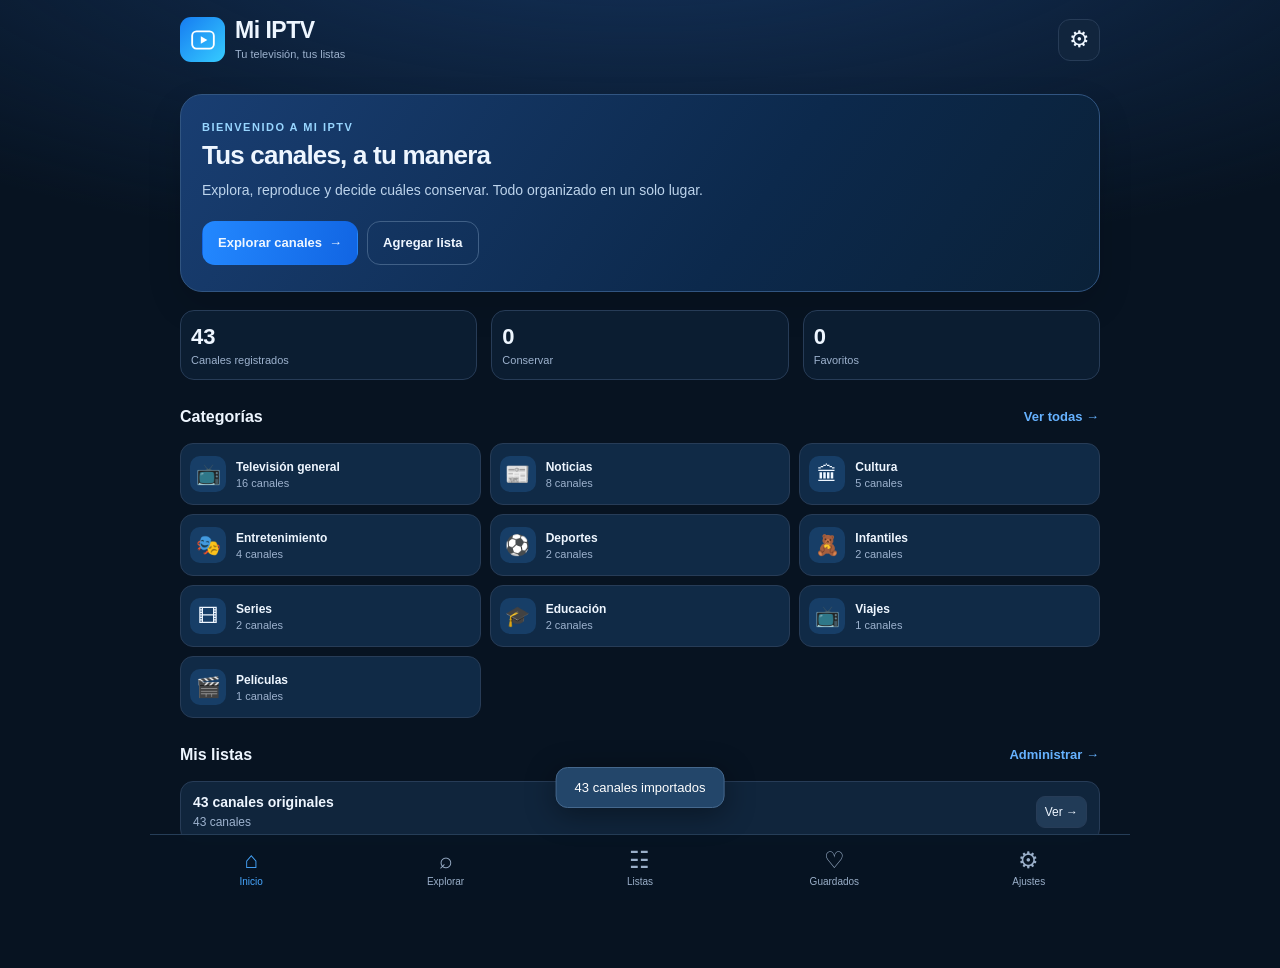
==== index.html @ 46d0614a "Add files via upload" ====
<!doctype html>
<html lang="es">
<head>
  <meta charset="utf-8">
  <meta name="viewport" content="width=device-width, initial-scale=1,viewport-fit=cover">
  <meta name="theme-color" content="#071426">
  <meta name="description" content="Organiza, filtra y reproduce listas IPTV M3U gratuitas en tu iPhone.">
  <meta name="apple-mobile-web-app-capable" content="yes">
  <meta name="apple-mobile-web-app-status-bar-style" content="black-translucent">
  <meta name="apple-mobile-web-app-title" content="Mi IPTV">
  <link rel="apple-touch-icon" href="./icon-192.png">
  <link rel="icon" type="image/png" href="./icon-192.png">
  <link rel="manifest" href="./manifest.webmanifest">
  <link rel="stylesheet" href="./styles.css">
  <title>Mi IPTV · Listas y canales</title>
</head>
<body>
  <div class="shell">
    <header class="topbar">
      <div class="branding"><div class="mark" aria-hidden="true"><svg viewBox="0 0 24 24" width="26" height="26" fill="none"><rect x="2" y="4" width="20" height="16" rx="4" stroke="currentColor" stroke-width="1.7"/><path d="M10 8.5 16 12l-6 3.5Z" fill="currentColor"/></svg></div><div><h1>Mi IPTV</h1><span>Tu televisión, tus listas</span></div></div>
      <button class="iconbtn" id="settingsTop" aria-label="Configuración" title="Configuración">⚙</button>
    </header>
    <main id="main" tabindex="-1">
      <section class="screen active" id="screen-home" aria-label="Inicio">
        <div class="welcome">
          <p class="eyebrow">BIENVENIDO A MI IPTV</p>
          <h2>Tus canales, a tu manera</h2>
          <p>Explora, reproduce y decide cuáles conservar. Todo organizado en un solo lugar.</p>
          <div class="welcome-actions">
            <button class="btn primary" data-go="explore">Explorar canales <span aria-hidden="true">→</span></button>
            <button class="btn outline" data-go="playlists">Agregar lista</button>
          </div>
        </div>
        <div class="stats-grid" id="home-stats" aria-label="Resumen de canales"></div>
        <div class="section-title"><h3>Categorías</h3><button class="linkbtn" data-go="explore">Ver todas →</button></div>
        <div class="category-grid" id="home-categories"></div>
        <div class="section-title"><h3>Mis listas</h3><button class="linkbtn" data-go="playlists">Administrar →</button></div>
        <div id="home-playlists" class="home-playlists"></div>
      </section>

      <section class="screen" id="screen-explore" aria-label="Explorar canales">
        <div class="section-intro"><h2>Explorar canales</h2><p>Busca, reproduce y clasifica cada señal.</p></div>
        <label class="search-wrap" for="searchInput"><span aria-hidden="true">⌕</span><input id="searchInput" type="search" placeholder="Buscar canal, país o categoría" autocomplete="off"><button type="button" class="clear-search" id="clearSearch" aria-label="Limpiar búsqueda">×</button></label>
        <div class="filter-grid">
          <label>Lista<select id="listFilter" aria-label="Filtrar por lista"></select></label>
          <label>País<select id="countryFilter" aria-label="Filtrar por país"></select></label>
          <label>Categoría<select id="categoryFilter" aria-label="Filtrar por categoría"></select></label>
        </div>
        <div class="pills" id="decisionFilters" role="group" aria-label="Estado de selección">
          <button type="button" class="pill selected" data-choice="all">Todos</button>
          <button type="button" class="pill" data-choice="pending">Pendientes</button>
          <button type="button" class="pill" data-choice="keep">Conservar</button>
          <button type="button" class="pill" data-choice="remove">Quitar</button>
          <button type="button" class="pill" data-choice="favorite">Favoritos</button>
        </div>
        <div class="resultbar"><p id="resultCount" aria-live="polite">Cargando canales…</p><button id="resetExploreFilters" class="linkbtn">Limpiar filtros</button></div>
        <div class="channel-list" id="channelsList"></div>
        <div class="pagination" id="pagination"></div>
      </section>

      <section class="screen" id="screen-playlists" aria-label="Administración de listas">
        <div class="section-intro"><h2>Mis listas M3U</h2><p>Importa archivos locales o intenta cargar una dirección web.</p></div>
        <div class="panel">
          <h3>Agregar una lista</h3>
          <div class="add-tabs"><button id="tab-file" class="addtab selected" data-type="file">Desde Archivos</button><button id="tab-url" class="addtab" data-type="url">Desde URL</button></div>
          <form id="formFile" class="add-form">
            <label class="formlabel" for="fileName">Nombre de la lista (opcional)</label>
            <input id="fileName" type="text" placeholder="Ej. Mis canales de México" maxlength="100">
            <label class="file-picker" for="playlistFile"><span aria-hidden="true">↥</span><span><strong>Seleccionar archivo M3U</strong><small>.m3u o .m3u8 desde Archivos</small></span></label>
            <input id="playlistFile" type="file" accept=".m3u,.m3u8,application/vnd.apple.mpegurl,text/plain" hidden>
            <p id="chosenFile" class="helptext">Aún no has elegido un archivo.</p>
            <button class="btn primary full" type="submit">Importar archivo</button>
          </form>
          <form id="formUrl" class="add-form hidden">
            <label class="formlabel" for="urlName">Nombre de la lista (opcional)</label><input id="urlName" type="text" placeholder="Ej. IPTV-org español" maxlength="100">
            <label class="formlabel" for="playlistUrl">Dirección M3U (HTTPS)</label>
            <input id="playlistUrl" type="url" placeholder="https://…/canales.m3u" inputmode="url" required>
            <button class="btn primary full" type="submit">Cargar dirección</button>
            <p class="helptext">Algunos servidores bloquean la lectura desde aplicaciones web (CORS). Si ocurre, descarga el archivo M3U e impórtalo desde Archivos.</p>
          </form>
        </div>
        <div class="panel" aria-label="Catálogo IPTV-org">
          <h3>Catálogo público en español</h3>
          <p class="muted">Puedes importar los canales en español publicados por IPTV-org. Esta descarga necesita Internet y que el servidor permita la lectura desde Safari.</p>
          <button class="btn outline full" id="quickSpanish">Cargar canales en español de IPTV-org</button>
          <p class="helptext">Si Safari bloquea la descarga, conserva los 43 canales incluidos o importa el archivo <code>spa.m3u</code> desde Archivos. No se ha comprobado la reproducción de cada señal.</p>
        </div>
        <div class="section-title"><h3>Listas guardadas</h3><span class="muted" id="playlistCount">0 listas</span></div>
        <div id="savedPlaylists" class="saved-lists"></div>
      </section>

      <section class="screen" id="screen-saved" aria-label="Mis selecciones">
        <div class="section-intro"><h2>Mis selecciones</h2><p>Canales que quieres conservar, quitar o marcar como favoritos.</p></div>
        <div class="stats-grid" id="saved-stats"></div>
        <div class="pills" role="group" aria-label="Selección visible">
          <button class="pill selected" data-saved="keep">Conservar</button><button class="pill" data-saved="favorite">Favoritos</button><button class="pill" data-saved="remove">Quitar</button><button class="pill" data-saved="pending">Pendientes</button>
        </div>
        <div class="action-row"><button class="btn outline" id="exportKept">Exportar conservados M3U</button><button class="btn outline" id="exportFavorites">Exportar favoritos M3U</button></div>
        <p class="muted summary" id="savedDescription"></p>
        <div id="savedChannels" class="channel-list"></div>
        <div class="pagination" id="savedPagination"></div>
      </section>

      <section class="screen" id="screen-settings" aria-label="Ajustes">
        <div class="section-intro"><h2>Configuración</h2><p>Privacidad, compatibilidad y copia de seguridad.</p></div>
        <div class="panel"><h3>Compatibilidad con iPhone</h3><p class="muted">Mi IPTV reproduce señales compatibles con el video nativo de Safari, especialmente HLS (.m3u8). No reproduce automáticamente transmisiones con DRM, restricciones de región o formatos no admitidos.</p><p class="muted">La interfaz puede funcionar sin conexión una vez instalada, pero la televisión en directo requiere Internet. Los 43 canales incluidos tienen categorías orientativas sugeridas; no se ha verificado individualmente su reproducción.</p></div>
        <div class="panel"><h3>Copias de seguridad</h3><p class="muted">Las listas y tus decisiones se guardan localmente en este navegador. Exporta una copia si vas a cambiar de teléfono o borrar datos de Safari.</p><div class="stack"><button class="btn outline" id="backupBtn">Descargar copia de seguridad (.json)</button><label class="btn outline file-btn" for="restoreFile">Restaurar copia (.json)</label><input type="file" id="restoreFile" accept="application/json,.json" hidden></div></div>
        <div class="panel"><h3>Instalar en la pantalla de inicio</h3><p class="muted">Una vez publicada en HTTPS, ábrela en Safari, pulsa Compartir y elige «Añadir a pantalla de inicio».</p><p class="helptext" id="installStatus"></p></div>
        <div class="panel danger-panel"><h3>Eliminar datos locales</h3><p class="muted">Esta acción borra las listas importadas, las selecciones y los favoritos almacenados en este navegador.</p><button class="btn danger" id="deleteAll">Borrar mis datos</button></div>
      </section>
    </main>
    <nav class="bottom-nav" aria-label="Navegación principal">
      <button data-nav="home" class="active"><span class="nav-symbol">⌂</span><span>Inicio</span></button>
      <button data-nav="explore"><span class="nav-symbol">⌕</span><span>Explorar</span></button>
      <button data-nav="playlists"><span class="nav-symbol">☷</span><span>Listas</span></button>
      <button data-nav="saved"><span class="nav-symbol">♡</span><span>Guardados</span></button>
      <button data-nav="settings"><span class="nav-symbol">⚙</span><span>Ajustes</span></button>
    </nav>
  </div>

  <div id="playerBackdrop" class="modal-backdrop hidden" role="presentation"></div>
  <section id="playerModal" class="player-modal hidden" role="dialog" aria-modal="true" aria-labelledby="playerTitle">
    <div class="player-head"><div><h2 id="playerTitle">Canal</h2><p id="playerSubtitle">Transmisión en directo</p></div><button id="closePlayer" class="iconbtn" aria-label="Cerrar reproductor">×</button></div>
    <div class="player-box"><video id="video" controls playsinline webkit-playsinline preload="none"></video><div id="playStatus" class="play-status hidden" role="status"></div></div>
    <div class="player-controls"><button id="previousChannel" class="btn outline">← Anterior</button><button id="nextChannel" class="btn outline">Siguiente →</button></div>
    <div class="player-controls"><button id="playerFavorite" class="btn outline">♡ Favorito</button><button id="playerKeep" class="btn outline">✓ Conservar</button><button id="playerRemove" class="btn outline">× Quitar</button></div>
    <div class="player-foot"><button id="copyStream" class="linkbtn">Copiar dirección de transmisión</button></div>
  </section>
  <div class="toast hidden" role="status" id="toast"></div>
  <script src="./demo.js"></script>
  <script src="./app.js" defer></script>
</body>
</html>
---- styles.css ----
:root{color-scheme:dark;--bg:#071321;--panel:#11253d;--panel2:#0b1d31;--line:#273c57;--text:#eef6ff;--muted:#9db2ce;--blue:#2388ff;--blue2:#1074ea;--success:#38bf87;--danger:#ff6b82;--gold:#ffbd63}*{box-sizing:border-box}html{font-family:-apple-system,BlinkMacSystemFont,'Segoe UI',Roboto,Arial,sans-serif;background:var(--bg);scroll-behavior:smooth}body{margin:0;min-height:100dvh;background:radial-gradient(ellipse 100% 450px at 50% -10%,#14335d 0%,transparent 80%),var(--bg);color:var(--text)}button,input,select{font:inherit}button{cursor:pointer}button:disabled{cursor:not-allowed;opacity:.45}.shell{max-width:980px;margin:auto;min-height:100dvh;padding-bottom:92px}.topbar{padding:17px 18px 10px;display:flex;align-items:center;justify-content:space-between;gap:12px}.branding{display:flex;align-items:center;gap:10px}.mark{background:linear-gradient(135deg,#167cf1,#36ccff);border-radius:11px;width:45px;height:45px;display:grid;place-items:center;color:white}.branding h1{font-size:23px;margin:0;font-weight:800;letter-spacing:-.5px}.branding span{font-size:11px;color:var(--muted)}.iconbtn{border:1px solid var(--line);background:var(--panel);color:var(--text);width:42px;height:42px;border-radius:12px;font-size:23px}.screen{display:none;padding:10px 17px 26px}.screen.active{display:block}.welcome{border:1px solid #315581;border-radius:22px;background:linear-gradient(125deg,#193e72,#0c294c 62%,#0a2138);padding:26px 21px;margin:7px 0 18px;box-shadow:0 14px 34px #0002}.welcome .eyebrow{color:#98d6ff;font-size:11px;font-weight:800;letter-spacing:1.5px;margin:0 0 8px}.welcome h2{font-size:26px;line-height:1.15;letter-spacing:-.8px;margin:0 0 9px}.welcome p:not(.eyebrow){font-size:14px;line-height:1.5;color:#bdd4ec;margin:0}.welcome-actions{display:flex;gap:9px;flex-wrap:wrap;margin-top:20px}.btn{border:1px solid transparent;border-radius:13px;padding:12px 15px;font-size:13px;font-weight:750;color:var(--text);background:#213e60;display:inline-flex;align-items:center;justify-content:center;gap:7px;min-height:44px}.btn.primary{background:linear-gradient(100deg,var(--blue),#1165e3)}.btn.outline{border-color:#406087;background:transparent}.btn.danger{background:#682a3b;color:#ffe6e8;border-color:#a0455b}.btn.full{width:100%}.stats-grid{display:grid;grid-template-columns:repeat(3,minmax(0,1fr));gap:9px;margin:14px 0}.stat{background:var(--panel2);border:1px solid var(--line);border-radius:14px;padding:13px 10px}.stat strong{display:block;font-size:22px;line-height:1.15;font-weight:800;font-variant-numeric:tabular-nums}.stat span{font-size:11px;color:var(--muted);display:block;margin-top:5px}.section-title{display:flex;align-items:center;justify-content:space-between;margin:22px 0 12px;gap:10px}.section-title h3,.panel h3{margin:0;font-size:16px}.linkbtn{border:0;background:none;color:#66b2ff;text-decoration:none;padding:7px 1px;font-weight:700;font-size:13px}.category-grid{display:grid;grid-template-columns:repeat(2,minmax(0,1fr));gap:9px}.category-tile{display:flex;align-items:center;gap:10px;text-align:left;border:1px solid var(--line);border-radius:13px;background:#102a46;color:var(--text);padding:12px 9px;min-width:0}.category-tile .glyph{font-size:20px;border-radius:10px;width:36px;min-width:36px;height:36px;background:#173e67;display:grid;place-items:center}.category-tile b{font-size:12px;display:block;white-space:nowrap;overflow:hidden;text-overflow:ellipsis}.category-tile small{font-size:11px;color:var(--muted);display:block;margin-top:3px}.home-playlists,.saved-lists{display:grid;gap:9px}.playlist-row{display:flex;align-items:center;justify-content:space-between;background:#10253c;border:1px solid var(--line);border-radius:13px;padding:12px;gap:9px}.playlist-row h4{margin:0 0 5px;font-size:14px}.playlist-row p{margin:0;color:var(--muted);font-size:12px}.playlist-row-actions{display:flex;gap:8px}.smallbtn{border:1px solid var(--line);color:var(--text);background:#213b57;border-radius:9px;padding:8px;font-size:12px;min-width:36px}.smallbtn.red{color:#ffbdc8}.section-intro{margin:12px 0 19px}.section-intro h2{margin:0 0 5px;font-size:23px;letter-spacing:-.5px}.section-intro p,.muted{margin:0;color:var(--muted);font-size:13px;line-height:1.5}.search-wrap{display:flex;align-items:center;border:1px solid var(--line);background:#112840;border-radius:13px;padding:2px 9px;gap:7px}.search-wrap span{font-size:24px;color:var(--muted)}.search-wrap input{border:0;background:transparent;min-width:0;flex:1;color:var(--text);outline:0;padding:12px 3px;font-size:14px}.clear-search{border:0;background:none;color:var(--muted);font-size:22px}.filter-grid{display:grid;grid-template-columns:repeat(3,minmax(0,1fr));gap:7px;margin-top:12px}.filter-grid label{color:var(--muted);font-size:11px;min-width:0}.filter-grid select{margin-top:5px;display:block;width:100%;min-width:0;border:1px solid var(--line);border-radius:9px;background:#18314e;color:var(--text);padding:10px 5px;font-size:12px}.pills{display:flex;gap:7px;overflow-x:auto;padding:15px 0 5px;scrollbar-width:none}.pill{border:1px solid #315173;background:#142d48;color:#c1d2e6;border-radius:99px;padding:8px 12px;white-space:nowrap;font-size:12px}.pill.selected{background:var(--blue2);color:white;border-color:var(--blue2)}.resultbar{display:flex;justify-content:space-between;align-items:center;gap:10px;margin:9px 0}.resultbar p{margin:0;font-size:12px;color:var(--muted)}.channel-list{display:grid;gap:8px}.channel-card{border:1px solid var(--line);background:linear-gradient(125deg,#122b46,#0f2239);border-radius:14px;padding:11px}.channel-first{display:flex;align-items:center;gap:10px;min-width:0}.channel-logo{width:45px;height:45px;min-width:45px;background:#fff;border-radius:11px;object-fit:contain;padding:4px}.channel-logo.fake{display:grid;place-items:center;color:#f1f7ff;background:linear-gradient(135deg,#14519b,#127ed0);font-weight:800;font-size:17px}.channel-name{font-size:14px;font-weight:760;line-height:1.35;overflow-wrap:anywhere}.channel-info{font-size:11px;color:var(--muted);margin-top:5px;overflow-wrap:anywhere}.channel-first .playbtn{margin-left:auto;flex-shrink:0;background:#1678e3;color:white;border:0;border-radius:11px;padding:10px 11px;font-size:13px}.channel-actions{display:flex;gap:7px;margin-top:12px}.choicebtn{flex:1;border:1px solid #31516c;color:#b8cce1;background:#18334f;border-radius:10px;min-height:37px;font-size:12px;font-weight:750}.choicebtn.keep.active{background:#146849;color:#c7ffe8;border-color:#26946b}.choicebtn.remove.active{background:#683243;color:#ffe0e7;border-color:#ad4c66}.choicebtn.favorite{flex:0 0 42px;font-size:18px}.choicebtn.favorite.active{color:#ff8b9e;border-color:#a64b61;background:#502d40}.pagination{display:flex;align-items:center;justify-content:center;flex-wrap:wrap;gap:10px;padding:17px 0}.pagination span{font-size:12px;color:var(--muted)}.pagination button{background:var(--panel);border:1px solid var(--line);color:var(--text);border-radius:9px;padding:10px 12px}.panel{border:1px solid var(--line);border-radius:17px;background:#10253d;padding:16px;margin:14px 0}.panel p{margin:10px 0}.add-tabs{display:flex;border:1px solid var(--line);border-radius:10px;padding:4px;background:#0b1a2d;margin:14px 0}.addtab{flex:1;border:0;border-radius:7px;padding:11px;background:transparent;color:var(--muted);font-weight:700;font-size:12px}.addtab.selected{background:#166fe3;color:#fff}.add-form{display:grid;gap:9px}.add-form.hidden,.hidden{display:none!important}.formlabel{color:#c1d3e8;font-size:12px;font-weight:700}.add-form input[type=text],.add-form input[type=url]{background:#071a2d;color:var(--text);border:1px solid var(--line);border-radius:10px;padding:12px;width:100%;outline:none;min-width:0}.file-picker{display:flex;gap:13px;padding:16px;border:1px dashed #5798d7;border-radius:12px;align-items:center;background:#0b2b4b;color:#cdeaff}.file-picker>span:first-child{font-size:27px}.file-picker strong,.file-picker small{display:block}.file-picker small{font-size:11px;color:var(--muted);margin-top:3px}.helptext{font-size:12px;color:var(--muted);line-height:1.5;margin:5px 0 10px}.action-row,.stack{display:flex;gap:8px;flex-wrap:wrap}.action-row .btn{flex:1}.summary{padding:9px 0 13px}.file-btn{display:inline-flex}.danger-panel{border-color:#61334c}.bottom-nav{max-width:980px;position:fixed;bottom:0;left:50%;transform:translateX(-50%);width:100%;display:flex;justify-content:space-around;align-items:center;border-top:1px solid #263e58;background:rgba(7,20,35,.96);backdrop-filter:blur(12px);padding:10px 4px calc(10px + env(safe-area-inset-bottom));z-index:10}.bottom-nav button{display:grid;place-items:center;gap:4px;color:#9aafc9;background:none;border:0;min-width:60px;padding:3px 0;font-size:10px}.bottom-nav button.active{color:#47a7ff}.nav-symbol{font-size:23px;line-height:24px}.modal-backdrop{position:fixed;inset:0;background:#010812d9;z-index:19}.player-modal{position:fixed;bottom:0;left:50%;transform:translateX(-50%);width:100%;max-width:980px;max-height:93dvh;overflow-y:auto;background:#0c2037;border-radius:22px 22px 0 0;border:1px solid #345377;z-index:20;padding:17px 14px calc(22px + env(safe-area-inset-bottom));box-shadow:0 -12px 45px #0008}.player-head{display:flex;justify-content:space-between;gap:12px;align-items:center;margin-bottom:14px}.player-head h2{font-size:18px;margin:0 0 6px}.player-head p{margin:0;font-size:12px;color:var(--muted)}.player-box{width:100%;position:relative;aspect-ratio:16/9;background:#000;border-radius:12px;overflow:hidden}.player-box video{display:block;width:100%;height:100%;background:#000}.play-status{position:absolute;bottom:9px;left:9px;right:9px;padding:9px;background:#131e31df;border-radius:7px;font-size:12px;color:#fff}.player-controls{display:flex;gap:8px;margin-top:12px}.player-controls .btn{flex:1;padding:11px 5px}.player-foot{margin-top:8px;text-align:center}.toast{position:fixed;z-index:40;left:50%;bottom:92px;transform:translateX(-50%);width:max-content;max-width:calc(100% - 30px);border:1px solid #45688d;border-radius:12px;color:white;background:#23466a;padding:12px 18px;font-size:13px;box-shadow:0 6px 30px #0006}.empty{border:1px dashed #385573;background:#0d2238;border-radius:12px;text-align:center;padding:26px 13px;color:var(--muted);font-size:13px;line-height:1.6}.empty strong{color:var(--text);display:block;margin-bottom:5px}.kbd{font-family:monospace;color:#b7d9ff}@media(min-width:760px){.screen{padding:15px 30px 34px}.topbar{padding-left:30px;padding-right:30px}.category-grid{grid-template-columns:repeat(3,minmax(0,1fr))}.channel-list{grid-template-columns:repeat(2,minmax(0,1fr))}.stats-grid{gap:14px}.player-modal{max-width:670px}}
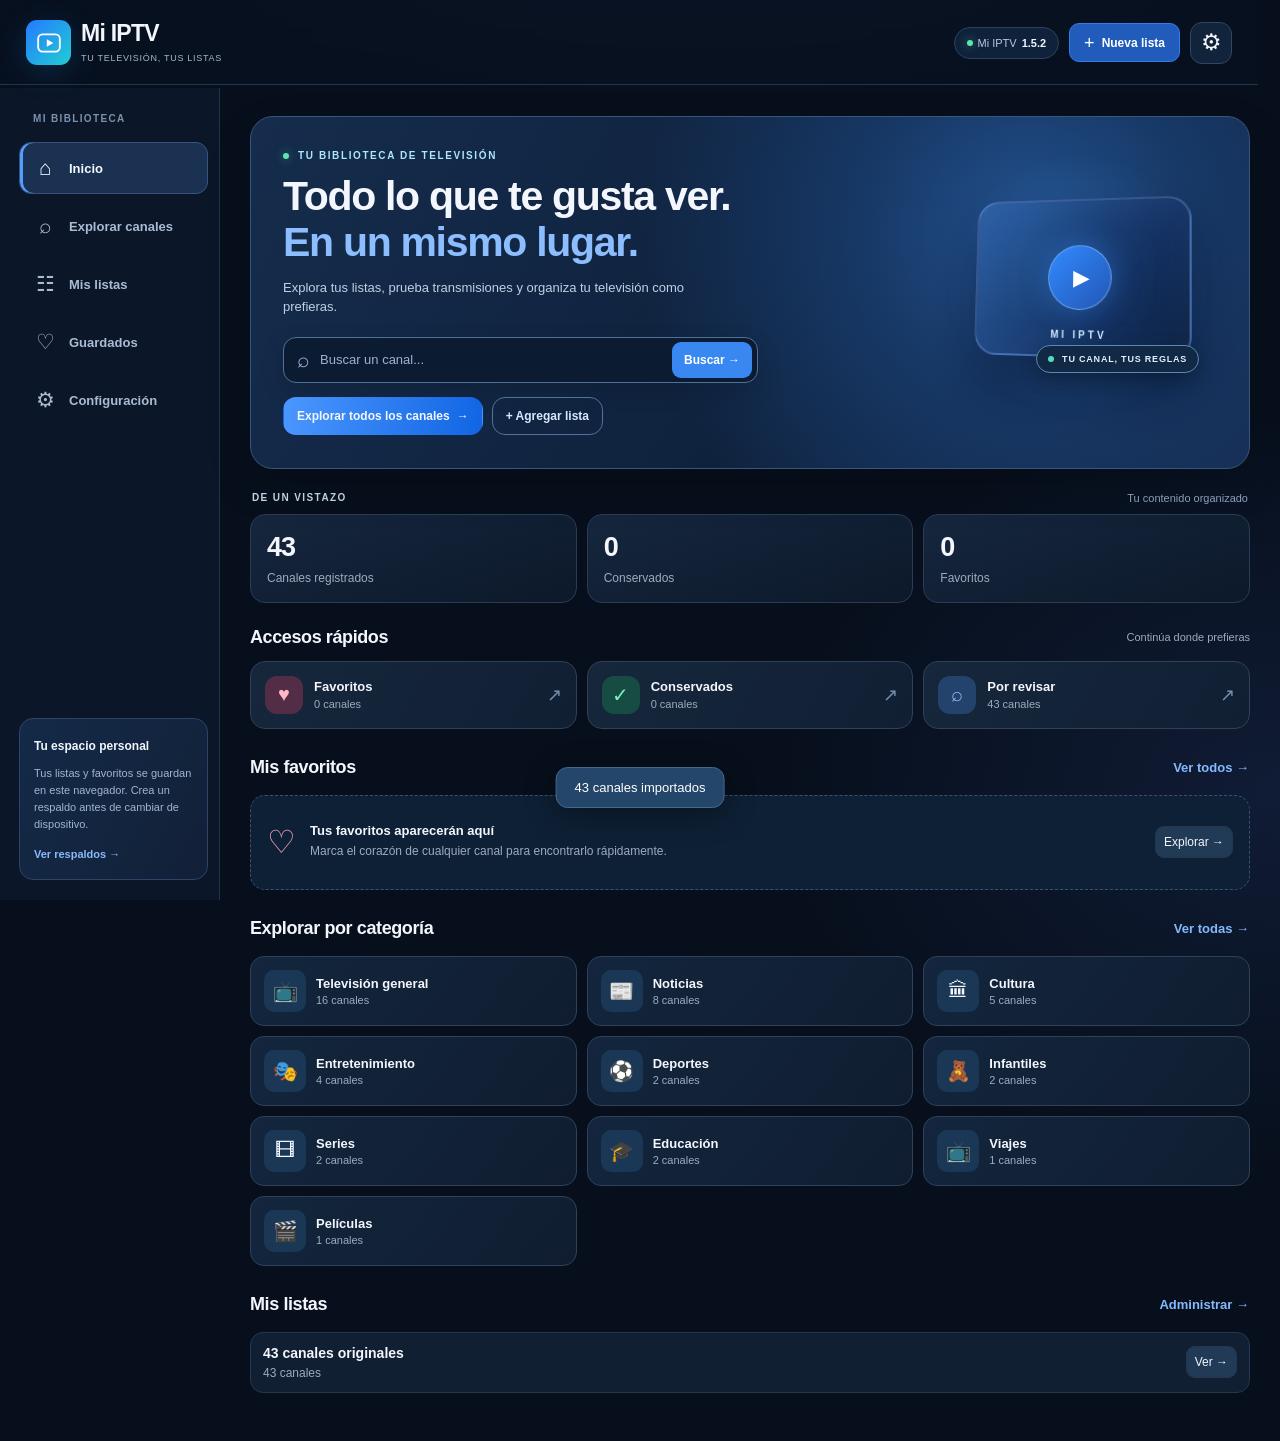
==== commit 80f281b8: "Add files via upload" ====
--- a/index.html
+++ b/index.html
@@ -3,7 +3,7 @@
 <head>
   <meta charset="utf-8">
   <meta name="viewport" content="width=device-width, initial-scale=1,viewport-fit=cover">
-  <meta name="theme-color" content="#071426">
+  <meta name="theme-color" content="#071525">
   <meta name="description" content="Organiza, filtra y reproduce listas IPTV M3U gratuitas en tu iPhone.">
   <meta name="apple-mobile-web-app-capable" content="yes">
   <meta name="apple-mobile-web-app-status-bar-style" content="black-translucent">
@@ -11,28 +11,56 @@
   <link rel="apple-touch-icon" href="./icon-192.png">
   <link rel="icon" type="image/png" href="./icon-192.png">
   <link rel="manifest" href="./manifest.webmanifest">
-  <link rel="stylesheet" href="./styles.css">
-  <title>Mi IPTV · Listas y canales</title>
+  <link rel="stylesheet" href="./styles.css?v=1.5.2">
+  <title>Mi IPTV V1.5.2 · Inicio renovado</title>
 </head>
 <body>
   <div class="shell">
     <header class="topbar">
       <div class="branding"><div class="mark" aria-hidden="true"><svg viewBox="0 0 24 24" width="26" height="26" fill="none"><rect x="2" y="4" width="20" height="16" rx="4" stroke="currentColor" stroke-width="1.7"/><path d="M10 8.5 16 12l-6 3.5Z" fill="currentColor"/></svg></div><div><h1>Mi IPTV</h1><span>Tu televisión, tus listas</span></div></div>
-      <button class="iconbtn" id="settingsTop" aria-label="Configuración" title="Configuración">⚙</button>
+      <div class="header-tools">
+        <span class="version-pill"><span class="version-dot" aria-hidden="true"></span> Mi IPTV <strong>1.5.2</strong></span>
+        <button class="header-add" data-go="playlists" type="button"><span aria-hidden="true">+</span> Nueva lista</button>
+        <button class="iconbtn" id="settingsTop" aria-label="Configuración" title="Configuración">⚙</button>
+      </div>
     </header>
+    <aside class="desktop-sidebar" aria-label="Navegación lateral">
+      <p class="sidebar-caption">MI BIBLIOTECA</p>
+      <nav class="side-menu" aria-label="Secciones principales">
+        <button type="button" data-nav="home" class="active"><span aria-hidden="true">⌂</span> Inicio</button>
+        <button type="button" data-nav="explore"><span aria-hidden="true">⌕</span> Explorar canales</button>
+        <button type="button" data-nav="playlists"><span aria-hidden="true">☷</span> Mis listas</button>
+        <button type="button" data-nav="saved"><span aria-hidden="true">♡</span> Guardados</button>
+        <button type="button" data-nav="settings"><span aria-hidden="true">⚙</span> Configuración</button>
+      </nav>
+      <div class="sidebar-note"><strong>Tu espacio personal</strong><p>Tus listas y favoritos se guardan en este navegador. Crea un respaldo antes de cambiar de dispositivo.</p><button type="button" data-go="settings">Ver respaldos →</button></div>
+    </aside>
     <main id="main" tabindex="-1">
       <section class="screen active" id="screen-home" aria-label="Inicio">
         <div class="welcome">
-          <p class="eyebrow">BIENVENIDO A MI IPTV</p>
-          <h2>Tus canales, a tu manera</h2>
-          <p>Explora, reproduce y decide cuáles conservar. Todo organizado en un solo lugar.</p>
-          <div class="welcome-actions">
-            <button class="btn primary" data-go="explore">Explorar canales <span aria-hidden="true">→</span></button>
-            <button class="btn outline" data-go="playlists">Agregar lista</button>
+          <div class="welcome-copy">
+            <p class="eyebrow"><span class="status-dot" aria-hidden="true"></span> TU BIBLIOTECA DE TELEVISIÓN</p>
+            <h2>Todo lo que te gusta ver.<br><span>En un mismo lugar.</span></h2>
+            <p>Explora tus listas, prueba transmisiones y organiza tu televisión como prefieras.</p>
+            <div class="hero-search"><span aria-hidden="true">⌕</span><input id="homeSearch" type="search" placeholder="Buscar un canal..." autocomplete="off" aria-label="Buscar canales desde inicio"><button id="homeSearchGo" type="button">Buscar →</button></div>
+            <div class="welcome-actions">
+              <button class="btn primary" data-go="explore">Explorar todos los canales <span aria-hidden="true">→</span></button>
+              <button class="btn hero-secondary" data-go="playlists">+ Agregar lista</button>
+            </div>
           </div>
+          <div class="hero-art" aria-hidden="true"><div class="hero-glow"></div><div class="hero-tv"><div class="hero-play">▶</div><span>MI IPTV</span></div><div class="hero-live"><span></span> TU CANAL, TUS REGLAS</div></div>
         </div>
+        <div class="home-section-label"><span>DE UN VISTAZO</span><span>Tu contenido organizado</span></div>
         <div class="stats-grid" id="home-stats" aria-label="Resumen de canales"></div>
-        <div class="section-title"><h3>Categorías</h3><button class="linkbtn" data-go="explore">Ver todas →</button></div>
+        <div class="section-title"><h3>Accesos rápidos</h3><span class="section-subtitle">Continúa donde prefieras</span></div>
+        <div class="quick-grid">
+          <button class="quick-tile" data-home-shortcut="favorite" type="button"><span class="quick-icon qi-pink">♥</span><span><strong>Favoritos</strong><small id="quickFavoriteCount">Tus canales preferidos</small></span><span class="quick-arrow">↗</span></button>
+          <button class="quick-tile" data-home-shortcut="keep" type="button"><span class="quick-icon qi-green">✓</span><span><strong>Conservados</strong><small id="quickKeepCount">Tu selección</small></span><span class="quick-arrow">↗</span></button>
+          <button class="quick-tile" data-home-shortcut="pending" type="button"><span class="quick-icon qi-blue">⌕</span><span><strong>Por revisar</strong><small id="quickPendingCount">Canales pendientes</small></span><span class="quick-arrow">↗</span></button>
+        </div>
+        <div class="section-title"><h3>Mis favoritos</h3><button class="linkbtn" data-home-shortcut="favorite">Ver todos →</button></div>
+        <div id="home-favorites" class="home-favorites"></div>
+        <div class="section-title"><h3>Explorar por categoría</h3><button class="linkbtn" data-go="explore">Ver todas →</button></div>
         <div class="category-grid" id="home-categories"></div>
         <div class="section-title"><h3>Mis listas</h3><button class="linkbtn" data-go="playlists">Administrar →</button></div>
         <div id="home-playlists" class="home-playlists"></div>
@@ -54,6 +82,7 @@
           <button type="button" class="pill" data-choice="favorite">Favoritos</button>
         </div>
         <div class="resultbar"><p id="resultCount" aria-live="polite">Cargando canales…</p><button id="resetExploreFilters" class="linkbtn">Limpiar filtros</button></div>
+        <label class="visibility-switch"><input id="showHidden" type="checkbox"> Mostrar canales ocultos</label>
         <div class="channel-list" id="channelsList"></div>
         <div class="pagination" id="pagination"></div>
       </section>
@@ -79,11 +108,20 @@
             <p class="helptext">Algunos servidores bloquean la lectura desde aplicaciones web (CORS). Si ocurre, descarga el archivo M3U e impórtalo desde Archivos.</p>
           </form>
         </div>
+        <div class="panel"><h3>Agregar canal individual</h3><p class="muted">Agrega una transmisión de la que tengas una dirección autorizada. No modifica las listas ni las decisiones anteriores.</p>
+          <form id="formManual" class="add-form">
+            <label class="formlabel" for="manualName">Nombre del canal *</label><input id="manualName" type="text" maxlength="120" required placeholder="Nombre de la señal">
+            <label class="formlabel" for="manualUrl">Dirección de transmisión HTTP(S) *</label><input id="manualUrl" type="url" required placeholder="https://servidor/canal.m3u8">
+            <label class="formlabel" for="manualCountry">País</label><input id="manualCountry" type="text" maxlength="70" placeholder="Ej. México">
+            <label class="formlabel" for="manualCategory">Categoría</label><input id="manualCategory" type="text" maxlength="70" placeholder="Ej. Películas">
+            <button class="btn primary full" type="submit">+ Agregar canal</button>
+          </form>
+        </div>
         <div class="panel" aria-label="Catálogo IPTV-org">
-          <h3>Catálogo público en español</h3>
-          <p class="muted">Puedes importar los canales en español publicados por IPTV-org. Esta descarga necesita Internet y que el servidor permita la lectura desde Safari.</p>
-          <button class="btn outline full" id="quickSpanish">Cargar canales en español de IPTV-org</button>
-          <p class="helptext">Si Safari bloquea la descarga, conserva los 43 canales incluidos o importa el archivo <code>spa.m3u</code> desde Archivos. No se ha comprobado la reproducción de cada señal.</p>
+          <h3>Catálogo IPTV-org · Español + Latinoamérica</h3>
+          <p class="muted">Combina las señales clasificadas en español (todos los países y categorías) y las identificadas por IPTV-org dentro de la región Latinoamérica (LATAM). La selección LATAM puede contener idiomas distintos del español. Se omiten direcciones duplicadas sin borrar tus 43 originales ni modificar favoritos o decisiones. Requiere conexión y acceso a los servidores públicos.</p>
+          <button class="btn outline full" id="quickSpanish">Añadir español + Latinoamérica (sin duplicados)</button>
+          <p class="helptext">Si tu navegador bloquea la descarga, importa desde Archivos <code>spa.m3u</code> y <code>latam.m3u</code>. El botón detecta catálogos ya importados. No se ha verificado la reproducción de cada canal.</p>
         </div>
         <div class="section-title"><h3>Listas guardadas</h3><span class="muted" id="playlistCount">0 listas</span></div>
         <div id="savedPlaylists" class="saved-lists"></div>
@@ -103,9 +141,10 @@
 
       <section class="screen" id="screen-settings" aria-label="Ajustes">
         <div class="section-intro"><h2>Configuración</h2><p>Privacidad, compatibilidad y copia de seguridad.</p></div>
-        <div class="panel"><h3>Compatibilidad con iPhone</h3><p class="muted">Mi IPTV reproduce señales compatibles con el video nativo de Safari, especialmente HLS (.m3u8). No reproduce automáticamente transmisiones con DRM, restricciones de región o formatos no admitidos.</p><p class="muted">La interfaz puede funcionar sin conexión una vez instalada, pero la televisión en directo requiere Internet. Los 43 canales incluidos tienen categorías orientativas sugeridas; no se ha verificado individualmente su reproducción.</p></div>
-        <div class="panel"><h3>Copias de seguridad</h3><p class="muted">Las listas y tus decisiones se guardan localmente en este navegador. Exporta una copia si vas a cambiar de teléfono o borrar datos de Safari.</p><div class="stack"><button class="btn outline" id="backupBtn">Descargar copia de seguridad (.json)</button><label class="btn outline file-btn" for="restoreFile">Restaurar copia (.json)</label><input type="file" id="restoreFile" accept="application/json,.json" hidden></div></div>
-        <div class="panel"><h3>Instalar en la pantalla de inicio</h3><p class="muted">Una vez publicada en HTTPS, ábrela en Safari, pulsa Compartir y elige «Añadir a pantalla de inicio».</p><p class="helptext" id="installStatus"></p></div>
+        <div class="panel"><h3>Compatibilidad con VLC en iPhone y computadora</h3><p class="muted">Mi IPTV reproduce señales compatibles con el video nativo de Safari, especialmente HLS (.m3u8). No reproduce automáticamente transmisiones con DRM, restricciones de región o formatos no admitidos.</p><p class="muted">Con «Abrir en VLC» puedes intentar reproducir la dirección original de un canal en la app VLC instalada en tu iPhone. Si VLC se abre sin mostrar el canal, prueba «Otra apertura en VLC» o comparte el archivo M3U desde el reproductor. También puedes copiar la URL y pegarla en VLC → Red → Abrir transmisión de red. En Windows y Mac, utiliza «Archivo para VLC», abre el M3U descargado con VLC o copia la URL y pégala en «Abrir ubicación de red». El navegador de escritorio no puede iniciar VLC automáticamente sin una asociación especial del sistema. No garantiza acceso a contenido restringido.</p><p class="muted">La interfaz puede funcionar sin conexión una vez instalada, pero la televisión en directo requiere Internet. Los 43 canales incluidos tienen categorías orientativas sugeridas; no se ha verificado individualmente su reproducción.</p></div>
+        <div class="panel"><h3>Papelera recuperable</h3><p class="muted">Los canales que elimines se guardan aquí junto con su estado de Conservar/Quitar y favoritos. Puedes restaurarlos sin afectar el resto.</p><p id="trashCount" class="helptext">0 canales en papelera</p><div id="trashList" class="saved-lists"></div><button id="emptyTrash" class="btn danger">Vaciar papelera definitivamente</button></div>
+        <div class="panel"><h3>Copias de seguridad</h3><p class="muted">Las listas y tus decisiones se guardan localmente en este navegador. Exporta una copia si vas a cambiar de teléfono o borrar los datos de Chrome.</p><div class="stack"><button class="btn outline" id="backupBtn">Descargar copia de seguridad (.json)</button><label class="btn outline file-btn" for="restoreFile">Restaurar copia (.json)</label><input type="file" id="restoreFile" accept="application/json,.json" hidden></div></div>
+        <div class="panel"><h3>Instalar en la pantalla de inicio</h3><p class="muted">Una vez publicada en HTTPS, ábrela en un navegador compatible, pulsa Compartir y elige «Añadir a pantalla de inicio».</p><p class="helptext" id="installStatus"></p></div>
         <div class="panel danger-panel"><h3>Eliminar datos locales</h3><p class="muted">Esta acción borra las listas importadas, las selecciones y los favoritos almacenados en este navegador.</p><button class="btn danger" id="deleteAll">Borrar mis datos</button></div>
       </section>
     </main>
@@ -123,11 +162,12 @@
     <div class="player-head"><div><h2 id="playerTitle">Canal</h2><p id="playerSubtitle">Transmisión en directo</p></div><button id="closePlayer" class="iconbtn" aria-label="Cerrar reproductor">×</button></div>
     <div class="player-box"><video id="video" controls playsinline webkit-playsinline preload="none"></video><div id="playStatus" class="play-status hidden" role="status"></div></div>
     <div class="player-controls"><button id="previousChannel" class="btn outline">← Anterior</button><button id="nextChannel" class="btn outline">Siguiente →</button></div>
+    <div class="vlc-actions"><a id="openVLC" class="btn vlc-cta" href="#" data-external-vlc="current">▶ Abrir en VLC (directo)</a><a id="openVLCLegacy" class="btn outline hidden" href="#" data-external-vlc="current">↗ Otra apertura en VLC (prueba)</a><button id="shareVLCCurrent" class="btn outline hidden" type="button" data-share-vlc="current">↥ Compartir archivo M3U</button><button id="downloadVLCPc" type="button" class="btn vlc-cta hidden" data-download-vlc="current">↓ Descargar para VLC (computadora)</button><p id="vlcHelp" class="vlc-help">Si la apertura directa no inicia el video, comparte el M3U o cópialo a VLC desde Archivos.</p></div>
     <div class="player-controls"><button id="playerFavorite" class="btn outline">♡ Favorito</button><button id="playerKeep" class="btn outline">✓ Conservar</button><button id="playerRemove" class="btn outline">× Quitar</button></div>
     <div class="player-foot"><button id="copyStream" class="linkbtn">Copiar dirección de transmisión</button></div>
   </section>
   <div class="toast hidden" role="status" id="toast"></div>
   <script src="./demo.js"></script>
-  <script src="./app.js" defer></script>
+  <script src="./app.js?v=1.5.2" defer></script>
 </body>
 </html>
--- a/styles.css
+++ b/styles.css
@@ -1 +1,73 @@
 :root{color-scheme:dark;--bg:#071321;--panel:#11253d;--panel2:#0b1d31;--line:#273c57;--text:#eef6ff;--muted:#9db2ce;--blue:#2388ff;--blue2:#1074ea;--success:#38bf87;--danger:#ff6b82;--gold:#ffbd63}*{box-sizing:border-box}html{font-family:-apple-system,BlinkMacSystemFont,'Segoe UI',Roboto,Arial,sans-serif;background:var(--bg);scroll-behavior:smooth}body{margin:0;min-height:100dvh;background:radial-gradient(ellipse 100% 450px at 50% -10%,#14335d 0%,transparent 80%),var(--bg);color:var(--text)}button,input,select{font:inherit}button{cursor:pointer}button:disabled{cursor:not-allowed;opacity:.45}.shell{max-width:980px;margin:auto;min-height:100dvh;padding-bottom:92px}.topbar{padding:17px 18px 10px;display:flex;align-items:center;justify-content:space-between;gap:12px}.branding{display:flex;align-items:center;gap:10px}.mark{background:linear-gradient(135deg,#167cf1,#36ccff);border-radius:11px;width:45px;height:45px;display:grid;place-items:center;color:white}.branding h1{font-size:23px;margin:0;font-weight:800;letter-spacing:-.5px}.branding span{font-size:11px;color:var(--muted)}.iconbtn{border:1px solid var(--line);background:var(--panel);color:var(--text);width:42px;height:42px;border-radius:12px;font-size:23px}.screen{display:none;padding:10px 17px 26px}.screen.active{display:block}.welcome{border:1px solid #315581;border-radius:22px;background:linear-gradient(125deg,#193e72,#0c294c 62%,#0a2138);padding:26px 21px;margin:7px 0 18px;box-shadow:0 14px 34px #0002}.welcome .eyebrow{color:#98d6ff;font-size:11px;font-weight:800;letter-spacing:1.5px;margin:0 0 8px}.welcome h2{font-size:26px;line-height:1.15;letter-spacing:-.8px;margin:0 0 9px}.welcome p:not(.eyebrow){font-size:14px;line-height:1.5;color:#bdd4ec;margin:0}.welcome-actions{display:flex;gap:9px;flex-wrap:wrap;margin-top:20px}.btn{border:1px solid transparent;border-radius:13px;padding:12px 15px;font-size:13px;font-weight:750;color:var(--text);background:#213e60;display:inline-flex;align-items:center;justify-content:center;gap:7px;min-height:44px}.btn.primary{background:linear-gradient(100deg,var(--blue),#1165e3)}.btn.outline{border-color:#406087;background:transparent}.btn.danger{background:#682a3b;color:#ffe6e8;border-color:#a0455b}.btn.full{width:100%}.stats-grid{display:grid;grid-template-columns:repeat(3,minmax(0,1fr));gap:9px;margin:14px 0}.stat{background:var(--panel2);border:1px solid var(--line);border-radius:14px;padding:13px 10px}.stat strong{display:block;font-size:22px;line-height:1.15;font-weight:800;font-variant-numeric:tabular-nums}.stat span{font-size:11px;color:var(--muted);display:block;margin-top:5px}.section-title{display:flex;align-items:center;justify-content:space-between;margin:22px 0 12px;gap:10px}.section-title h3,.panel h3{margin:0;font-size:16px}.linkbtn{border:0;background:none;color:#66b2ff;text-decoration:none;padding:7px 1px;font-weight:700;font-size:13px}.category-grid{display:grid;grid-template-columns:repeat(2,minmax(0,1fr));gap:9px}.category-tile{display:flex;align-items:center;gap:10px;text-align:left;border:1px solid var(--line);border-radius:13px;background:#102a46;color:var(--text);padding:12px 9px;min-width:0}.category-tile .glyph{font-size:20px;border-radius:10px;width:36px;min-width:36px;height:36px;background:#173e67;display:grid;place-items:center}.category-tile b{font-size:12px;display:block;white-space:nowrap;overflow:hidden;text-overflow:ellipsis}.category-tile small{font-size:11px;color:var(--muted);display:block;margin-top:3px}.home-playlists,.saved-lists{display:grid;gap:9px}.playlist-row{display:flex;align-items:center;justify-content:space-between;background:#10253c;border:1px solid var(--line);border-radius:13px;padding:12px;gap:9px}.playlist-row h4{margin:0 0 5px;font-size:14px}.playlist-row p{margin:0;color:var(--muted);font-size:12px}.playlist-row-actions{display:flex;gap:8px}.smallbtn{border:1px solid var(--line);color:var(--text);background:#213b57;border-radius:9px;padding:8px;font-size:12px;min-width:36px}.smallbtn.red{color:#ffbdc8}.section-intro{margin:12px 0 19px}.section-intro h2{margin:0 0 5px;font-size:23px;letter-spacing:-.5px}.section-intro p,.muted{margin:0;color:var(--muted);font-size:13px;line-height:1.5}.search-wrap{display:flex;align-items:center;border:1px solid var(--line);background:#112840;border-radius:13px;padding:2px 9px;gap:7px}.search-wrap span{font-size:24px;color:var(--muted)}.search-wrap input{border:0;background:transparent;min-width:0;flex:1;color:var(--text);outline:0;padding:12px 3px;font-size:14px}.clear-search{border:0;background:none;color:var(--muted);font-size:22px}.filter-grid{display:grid;grid-template-columns:repeat(3,minmax(0,1fr));gap:7px;margin-top:12px}.filter-grid label{color:var(--muted);font-size:11px;min-width:0}.filter-grid select{margin-top:5px;display:block;width:100%;min-width:0;border:1px solid var(--line);border-radius:9px;background:#18314e;color:var(--text);padding:10px 5px;font-size:12px}.pills{display:flex;gap:7px;overflow-x:auto;padding:15px 0 5px;scrollbar-width:none}.pill{border:1px solid #315173;background:#142d48;color:#c1d2e6;border-radius:99px;padding:8px 12px;white-space:nowrap;font-size:12px}.pill.selected{background:var(--blue2);color:white;border-color:var(--blue2)}.resultbar{display:flex;justify-content:space-between;align-items:center;gap:10px;margin:9px 0}.resultbar p{margin:0;font-size:12px;color:var(--muted)}.channel-list{display:grid;gap:8px}.channel-card{border:1px solid var(--line);background:linear-gradient(125deg,#122b46,#0f2239);border-radius:14px;padding:11px}.channel-first{display:flex;align-items:center;gap:10px;min-width:0}.channel-logo{width:45px;height:45px;min-width:45px;background:#fff;border-radius:11px;object-fit:contain;padding:4px}.channel-logo.fake{display:grid;place-items:center;color:#f1f7ff;background:linear-gradient(135deg,#14519b,#127ed0);font-weight:800;font-size:17px}.channel-name{font-size:14px;font-weight:760;line-height:1.35;overflow-wrap:anywhere}.channel-info{font-size:11px;color:var(--muted);margin-top:5px;overflow-wrap:anywhere}.channel-first .playbtn{margin-left:auto;flex-shrink:0;background:#1678e3;color:white;border:0;border-radius:11px;padding:10px 11px;font-size:13px}.channel-actions{display:flex;gap:7px;margin-top:12px}.choicebtn{flex:1;border:1px solid #31516c;color:#b8cce1;background:#18334f;border-radius:10px;min-height:37px;font-size:12px;font-weight:750}.choicebtn.keep.active{background:#146849;color:#c7ffe8;border-color:#26946b}.choicebtn.remove.active{background:#683243;color:#ffe0e7;border-color:#ad4c66}.choicebtn.favorite{flex:0 0 42px;font-size:18px}.choicebtn.favorite.active{color:#ff8b9e;border-color:#a64b61;background:#502d40}.pagination{display:flex;align-items:center;justify-content:center;flex-wrap:wrap;gap:10px;padding:17px 0}.pagination span{font-size:12px;color:var(--muted)}.pagination button{background:var(--panel);border:1px solid var(--line);color:var(--text);border-radius:9px;padding:10px 12px}.panel{border:1px solid var(--line);border-radius:17px;background:#10253d;padding:16px;margin:14px 0}.panel p{margin:10px 0}.add-tabs{display:flex;border:1px solid var(--line);border-radius:10px;padding:4px;background:#0b1a2d;margin:14px 0}.addtab{flex:1;border:0;border-radius:7px;padding:11px;background:transparent;color:var(--muted);font-weight:700;font-size:12px}.addtab.selected{background:#166fe3;color:#fff}.add-form{display:grid;gap:9px}.add-form.hidden,.hidden{display:none!important}.formlabel{color:#c1d3e8;font-size:12px;font-weight:700}.add-form input[type=text],.add-form input[type=url]{background:#071a2d;color:var(--text);border:1px solid var(--line);border-radius:10px;padding:12px;width:100%;outline:none;min-width:0}.file-picker{display:flex;gap:13px;padding:16px;border:1px dashed #5798d7;border-radius:12px;align-items:center;background:#0b2b4b;color:#cdeaff}.file-picker>span:first-child{font-size:27px}.file-picker strong,.file-picker small{display:block}.file-picker small{font-size:11px;color:var(--muted);margin-top:3px}.helptext{font-size:12px;color:var(--muted);line-height:1.5;margin:5px 0 10px}.action-row,.stack{display:flex;gap:8px;flex-wrap:wrap}.action-row .btn{flex:1}.summary{padding:9px 0 13px}.file-btn{display:inline-flex}.danger-panel{border-color:#61334c}.bottom-nav{max-width:980px;position:fixed;bottom:0;left:50%;transform:translateX(-50%);width:100%;display:flex;justify-content:space-around;align-items:center;border-top:1px solid #263e58;background:rgba(7,20,35,.96);backdrop-filter:blur(12px);padding:10px 4px calc(10px + env(safe-area-inset-bottom));z-index:10}.bottom-nav button{display:grid;place-items:center;gap:4px;color:#9aafc9;background:none;border:0;min-width:60px;padding:3px 0;font-size:10px}.bottom-nav button.active{color:#47a7ff}.nav-symbol{font-size:23px;line-height:24px}.modal-backdrop{position:fixed;inset:0;background:#010812d9;z-index:19}.player-modal{position:fixed;bottom:0;left:50%;transform:translateX(-50%);width:100%;max-width:980px;max-height:93dvh;overflow-y:auto;background:#0c2037;border-radius:22px 22px 0 0;border:1px solid #345377;z-index:20;padding:17px 14px calc(22px + env(safe-area-inset-bottom));box-shadow:0 -12px 45px #0008}.player-head{display:flex;justify-content:space-between;gap:12px;align-items:center;margin-bottom:14px}.player-head h2{font-size:18px;margin:0 0 6px}.player-head p{margin:0;font-size:12px;color:var(--muted)}.player-box{width:100%;position:relative;aspect-ratio:16/9;background:#000;border-radius:12px;overflow:hidden}.player-box video{display:block;width:100%;height:100%;background:#000}.play-status{position:absolute;bottom:9px;left:9px;right:9px;padding:9px;background:#131e31df;border-radius:7px;font-size:12px;color:#fff}.player-controls{display:flex;gap:8px;margin-top:12px}.player-controls .btn{flex:1;padding:11px 5px}.player-foot{margin-top:8px;text-align:center}.toast{position:fixed;z-index:40;left:50%;bottom:92px;transform:translateX(-50%);width:max-content;max-width:calc(100% - 30px);border:1px solid #45688d;border-radius:12px;color:white;background:#23466a;padding:12px 18px;font-size:13px;box-shadow:0 6px 30px #0006}.empty{border:1px dashed #385573;background:#0d2238;border-radius:12px;text-align:center;padding:26px 13px;color:var(--muted);font-size:13px;line-height:1.6}.empty strong{color:var(--text);display:block;margin-bottom:5px}.kbd{font-family:monospace;color:#b7d9ff}@media(min-width:760px){.screen{padding:15px 30px 34px}.topbar{padding-left:30px;padding-right:30px}.category-grid{grid-template-columns:repeat(3,minmax(0,1fr))}.channel-list{grid-template-columns:repeat(2,minmax(0,1fr))}.stats-grid{gap:14px}.player-modal{max-width:670px}}
+
+/* Mejoras V1.3 — gestión individual y navegación móvil */
+.manage-actions{display:flex;justify-content:flex-end;align-items:center;gap:9px;padding-top:8px;margin-top:5px;border-top:1px solid rgba(255,255,255,.09)}
+.manage-actions .smallbtn{font-size:.78rem;min-height:35px;white-space:nowrap}
+.channel-hidden{opacity:.66;border-style:dashed}
+.visibility-switch{display:flex;align-items:center;gap:9px;font-size:.86rem;color:#d1ddec;padding:5px 4px 12px;cursor:pointer}
+.visibility-switch input{accent-color:#3e87f7;width:19px;height:19px}
+#trashList .playlist-row{gap:10px}
+#formManual input{width:100%}
+
+/* Mi IPTV 1.4: salida opcional hacia VLC, sin alterar las selecciones del canal. */
+.manage-actions{flex-wrap:wrap}
+a.smallbtn.vlc-link{text-decoration:none;display:inline-flex;align-items:center;justify-content:center;background:#164b77;color:#e0f4ff;border:1px solid #388ccc;font-weight:750;min-height:36px;padding:8px 12px;border-radius:9px}
+a.smallbtn.vlc-link:focus-visible,.vlc-cta:focus-visible{outline:2px solid #b3edff;outline-offset:3px}
+.vlc-actions{display:grid;gap:5px;margin-top:12px}
+.vlc-cta{text-decoration:none;background:#12659f;color:#fff;border:1px solid #379dd9;width:100%;min-height:46px}
+.vlc-help{color:var(--muted);font-size:11px;line-height:1.5;margin:2px 3px 7px}
+
+/* V1.5: alternativas de VLC en computadora sin usar el protocolo exclusivo de iOS */
+button.smallbtn.vlc-link{display:inline-flex;align-items:center;justify-content:center;background:#164b77;color:#e0f4ff;border:1px solid #388ccc;font-weight:750;min-height:36px;padding:8px 12px;border-radius:9px}
+button.smallbtn.vlc-link:focus-visible{outline:2px solid #b3edff;outline-offset:3px}
+
+/* V1.5.1: acciones alternativas VLC con botones accesibles en iPhone */
+.vlc-actions .btn{white-space:normal;text-align:center}
+.manage-actions{flex-wrap:wrap}
+
+/* Mi IPTV V1.5.2 — renovación de la interfaz; no cambia la persistencia. */
+:root{--bg:#070f1c;--panel:#111f32;--panel2:#111d2f;--line:#27364d;--text:#f3f6fd;--muted:#9cabbd;--blue:#4b97ff;--blue2:#256cda;--success:#3fce9b;--danger:#ff8495;--gold:#eab973;--purple:#a68bff}
+html{background:#070f1c}
+body{background:radial-gradient(ellipse 900px 400px at 55% -15%,#182e53 0,transparent 78%),radial-gradient(ellipse 600px 450px at 100% 55%,#101c35 0,transparent 85%),var(--bg)}
+button,input,select{font-family:inherit}
+button:focus-visible,a:focus-visible,input:focus-visible,select:focus-visible{outline:2px solid #83baff!important;outline-offset:3px}
+.shell{max-width:1360px}
+.topbar{border-bottom:1px solid #22334c;background:rgba(8,18,32,.75);backdrop-filter:blur(18px);padding:17px 22px 16px;position:relative;z-index:11}
+.mark{background:linear-gradient(135deg,#247aff,#22cdd3);box-shadow:0 7px 30px #218bed31;width:45px;height:45px}
+.branding h1{letter-spacing:-.75px;font-weight:830;font-size:23px}
+.branding span{letter-spacing:.08em;text-transform:uppercase;font-size:9px;color:#a8b7cd}
+.header-tools{display:flex;align-items:center;gap:10px}
+.version-pill{font-size:11px;color:#b4c9e2;border:1px solid #2b415d;background:#10223b;border-radius:30px;padding:9px 12px;white-space:nowrap;display:inline-flex;align-items:center;gap:5px}
+.version-pill strong{color:#f2f6ff}.version-dot,.status-dot{display:inline-block;background:#5de6aa;border-radius:50%;width:6px;height:6px;box-shadow:0 0 10px #5de6aa80}
+.header-add{border-radius:10px;background:#225cbb;border:1px solid #337ce9;min-height:39px;color:#fff;padding:8px 14px;font-size:12px;font-weight:750;display:inline-flex;align-items:center;gap:7px}
+.header-add>span{font-size:18px;font-weight:400;line-height:16px}.iconbtn{border-color:#344560;background:#11243c}
+.desktop-sidebar{display:none}
+.screen{padding:14px 18px 35px}
+.welcome{position:relative;overflow:hidden;background:radial-gradient(circle at 78% 32%,#23518e 0,#173967 20%,transparent 48%),linear-gradient(120deg,#152c4c 0%,#0f223d 55%,#162b50 100%);border-color:#38557b;border-radius:23px;min-height:250px;padding:26px 24px;box-shadow:0 18px 45px rgba(0,0,0,.13)}
+.welcome-copy{position:relative;z-index:2;max-width:550px}.welcome .eyebrow{font-size:10px;color:#aee5ff;letter-spacing:1.6px;display:flex;align-items:center;gap:9px;margin-bottom:13px}.welcome h2{font-size:clamp(27px,4vw,41px);line-height:1.12;letter-spacing:-1.3px;margin:0 0 12px}.welcome h2 span{color:#8cbdff}.welcome p:not(.eyebrow){max-width:440px;font-size:13px;color:#bfd1e5}
+.hero-search{display:flex;align-items:center;gap:9px;margin-top:20px;max-width:475px;background:#0b1c32;border:1px solid #526f95;border-radius:13px;padding:4px 5px 4px 13px;box-shadow:0 8px 25px #0002}.hero-search>span{font-size:21px;color:#9fbae0}.hero-search input{border:0;outline:none;background:transparent;color:#fff;min-width:0;flex:1;padding:8px 1px;font-size:13px}.hero-search input::placeholder{color:#9fb2ca}.hero-search button{background:#3988f1;border:0;border-radius:9px;color:white;font-weight:730;padding:11px 12px;font-size:12px;white-space:nowrap}
+.welcome-actions{margin-top:14px;gap:9px}.welcome-actions .btn{min-height:38px;font-size:12px;padding:9px 13px}.welcome-actions .hero-secondary{background:transparent;border:1px solid #527299;color:#d8e8ff}
+.hero-art{position:absolute;right:7%;top:25%;width:220px;height:175px;pointer-events:none}.hero-glow{position:absolute;inset:-45px;background:radial-gradient(circle,#419ded45,transparent 65%);filter:blur(2px)}.hero-tv{position:absolute;inset:0 0 16px 0;border:2px solid #81aaf45a;border-radius:23px;background:linear-gradient(125deg,#3978cb65,#143263 65%,#0c203d);box-shadow:0 30px 55px #040c2780, inset 0 0 40px #709eff18;display:grid;place-items:center;transform:perspective(500px) rotateY(-12deg) rotateX(4deg)}.hero-play{display:grid;place-items:center;width:65px;height:65px;border:1px solid #b5ddff70;border-radius:50%;background:linear-gradient(135deg,#328aff,#2257b6);box-shadow:0 0 30px #328aff69;color:white;font-size:22px;text-indent:4px}.hero-tv>span{position:absolute;bottom:15px;font-size:10px;letter-spacing:3px;font-weight:800;color:#d5ecff}.hero-live{position:absolute;bottom:0;right:-10px;background:#112944;border:1px solid #5a88b5;border-radius:25px;padding:8px 11px;color:#e2efff;font-size:9px;font-weight:750;letter-spacing:.8px;white-space:nowrap;box-shadow:0 6px 18px #0004}.hero-live span{display:inline-block;width:6px;height:6px;background:#4fdfbd;border-radius:50%;margin-right:5px}
+.home-section-label{display:flex;justify-content:space-between;align-items:center;gap:10px;color:#c8d8ea;font-size:10px;font-weight:800;letter-spacing:1.4px;margin:23px 2px 7px}.home-section-label span:last-child{color:#8fa4c0;font-size:11px;letter-spacing:0;font-weight:400}
+.stats-grid{margin:10px 0 20px;gap:10px}.stat{border-radius:15px;padding:17px 16px;background:linear-gradient(160deg,#15263e,#0d192a);border-color:#293d56}.stat strong{font-size:27px;letter-spacing:-1px}.stat span{font-size:12px;margin-top:8px}
+.section-title{margin-top:24px;margin-bottom:13px}.section-title h3{font-size:18px;letter-spacing:-.4px}.section-subtitle{font-size:11px;color:var(--muted)}.linkbtn{color:#83baff}
+.quick-grid{display:grid;grid-template-columns:repeat(3,minmax(0,1fr));gap:10px}.quick-tile{display:flex;align-items:center;min-width:0;text-align:left;border:1px solid #304057;background:linear-gradient(120deg,#16273c,#111f33);border-radius:15px;color:var(--text);padding:14px;gap:11px;transition:transform .15s ease,border-color .15s ease}.quick-tile:hover{border-color:#557dae;transform:translateY(-2px)}.quick-icon{width:38px;height:38px;min-width:38px;display:grid;place-items:center;border-radius:12px;font-size:20px}.qi-pink{background:#532d46;color:#ffb7c9}.qi-green{background:#174c42;color:#7af2c3}.qi-blue{background:#23436c;color:#90bcff}.quick-tile strong{display:block;font-size:13px;white-space:nowrap}.quick-tile small{display:block;font-size:11px;color:var(--muted);margin-top:4px}.quick-arrow{margin-left:auto;color:#738eaf;font-size:18px}
+.home-favorites{display:grid;grid-template-columns:repeat(4,minmax(0,1fr));gap:10px}.home-favorite{text-align:left;position:relative;min-width:0;min-height:132px;border-radius:15px;border:1px solid #30415c;color:var(--text);background:linear-gradient(147deg,#172f4d,#0e1b31);padding:14px;display:flex;flex-direction:column;align-items:flex-start;gap:5px}.home-favorite:hover{border-color:#5c91d3}.mini-channel-logo{height:41px;width:55px;background:#f4f7fb;color:#124780;border-radius:8px;display:grid;place-items:center;font-size:16px;font-weight:800;overflow:hidden}.mini-channel-logo img{height:100%;width:100%;object-fit:contain;padding:4px}.home-fav-name{font-size:13px;font-weight:780;line-height:1.3;max-width:100%;overflow-wrap:anywhere}.home-favorite small{color:#9db3cf;font-size:10px}.mini-play{position:absolute;right:11px;top:13px;display:grid;place-items:center;background:#2d72cb;color:white;width:28px;height:28px;border-radius:50%;font-size:11px;text-indent:2px}.favorite-empty{grid-column:1/-1;border:1px dashed #3b506b;background:#0e2035;border-radius:15px;min-height:95px;display:flex;align-items:center;gap:14px;padding:16px}.favorite-empty>span{font-size:32px;color:#e69cb6}.favorite-empty>div{flex:1}.favorite-empty strong{font-size:13px}.favorite-empty p{color:var(--muted);font-size:12px;margin:5px 0}.favorite-empty .smallbtn{white-space:nowrap}
+.category-grid{grid-template-columns:repeat(2,minmax(0,1fr));gap:10px}.category-tile{border-radius:14px;background:linear-gradient(130deg,#13263d,#101d30);padding:13px;border-color:#30425a}.category-tile .glyph{height:42px;min-width:42px;width:42px;background:#1a3755}.category-tile b{font-size:13px}.category-tile small{font-size:11px}
+.section-intro h2{font-size:27px}.section-intro p{font-size:13px}.search-wrap{border-color:#354962;background:#0f2035}.channel-card{background:#111f32;border:1px solid #2b3b50;border-radius:15px;padding:13px;transition:border-color .13s}.channel-card:hover{border-color:#54749c}.channel-name{font-size:14px}.channel-first .playbtn{font-size:13px;background:#2674df;width:40px;height:40px;padding:0}.channel-logo{width:51px;height:51px;min-width:51px;border-radius:11px}.choicebtn{background:#1b3049}.manage-actions{border-color:#2b3b53}.panel{background:#101e31;border-color:#2b3b50}.playlist-row{background:#111f32}.bottom-nav{max-width:none;background:rgba(8,16,29,.96);border-color:#2b3d55}.bottom-nav button.active{color:#79b7ff}.player-modal{background:#0c182b;border-color:#486080}.player-box{border:1px solid #293a53}
+@media(max-width:650px){.header-add{display:none}.version-pill{display:none}.hero-art{display:none}.welcome{padding:25px 19px;min-height:auto}.welcome h2{font-size:31px}.hero-search{margin-top:18px}.quick-grid{grid-template-columns:1fr;gap:8px}.quick-tile{min-height:64px}.home-favorites{grid-template-columns:repeat(2,minmax(0,1fr))}.home-favorite{min-height:134px}.favorite-empty{flex-wrap:wrap}.section-subtitle{display:none}.welcome-actions .btn{flex:1}.stats-grid{gap:7px}.stat{padding:14px 10px}.stat strong{font-size:23px}.stat span{font-size:10px}.home-section-label{margin-top:17px}.screen{padding:12px 15px 25px}}
+@media(min-width:700px) and (max-width:1029px){.hero-art{right:5%;opacity:.65}.welcome-copy{max-width:510px}.welcome{padding:27px 28px}.home-favorites{grid-template-columns:repeat(4,minmax(0,1fr))}}
+@media(min-width:1030px){
+  .shell{display:grid;grid-template-columns:220px minmax(0,1fr);grid-template-rows:auto minmax(0,1fr);min-height:100dvh;padding:0 22px 0 0;gap:0 22px}
+  .topbar{grid-column:1/-1;padding:20px 26px 19px;position:sticky;top:0;z-index:12}
+  .desktop-sidebar{display:flex;position:sticky;top:88px;align-self:start;min-height:calc(100dvh - 88px);grid-column:1;grid-row:2;flex-direction:column;padding:24px 11px 20px 19px;border-right:1px solid #213249;background:#0b1728}
+  .sidebar-caption{color:#7b91ac;letter-spacing:1.35px;font-size:10px;font-weight:850;margin:1px 0 18px 14px}
+  .side-menu{display:grid;gap:6px}.side-menu button{color:#aabbd3;background:transparent;border:1px solid transparent;text-align:left;border-radius:12px;padding:13px 13px;font-weight:650;font-size:13px;display:flex;align-items:center;gap:12px}.side-menu button span{font-size:21px;width:24px;text-align:center;font-weight:400}.side-menu button.active{background:#1a3151;border-color:#36557d;color:#f4f8ff;box-shadow:inset 3px 0 #559cff}.side-menu button:hover{background:#162941;color:white}
+  .sidebar-note{margin-top:auto;padding:17px 14px;background:linear-gradient(120deg,#142a48,#122037);border:1px solid #2b4468;border-radius:14px}.sidebar-note strong{font-size:12px}.sidebar-note p{font-size:11px;line-height:1.55;color:#a0b5d1}.sidebar-note button{background:none;border:0;color:#89bafa;font-size:11px;font-weight:750;padding:0}
+  #main{grid-column:2;grid-row:2;min-width:0}.screen{padding:24px 8px 48px}.bottom-nav{display:none}
+  .welcome{padding:33px 32px;min-height:295px}.hero-art{top:23%;right:6%}
+  .home-favorites{grid-template-columns:repeat(4,minmax(0,1fr))}.category-grid{grid-template-columns:repeat(3,minmax(0,1fr))}
+  .channel-list{grid-template-columns:repeat(2,minmax(0,1fr))}
+  .player-modal{max-width:760px;left:50%;top:50%;bottom:auto;transform:translate(-50%,-50%);border-radius:20px;max-height:90dvh}
+}
+@media(prefers-reduced-motion:reduce){*,*::before,*::after{animation-duration:.01ms!important;transition-duration:.01ms!important;scroll-behavior:auto!important}}
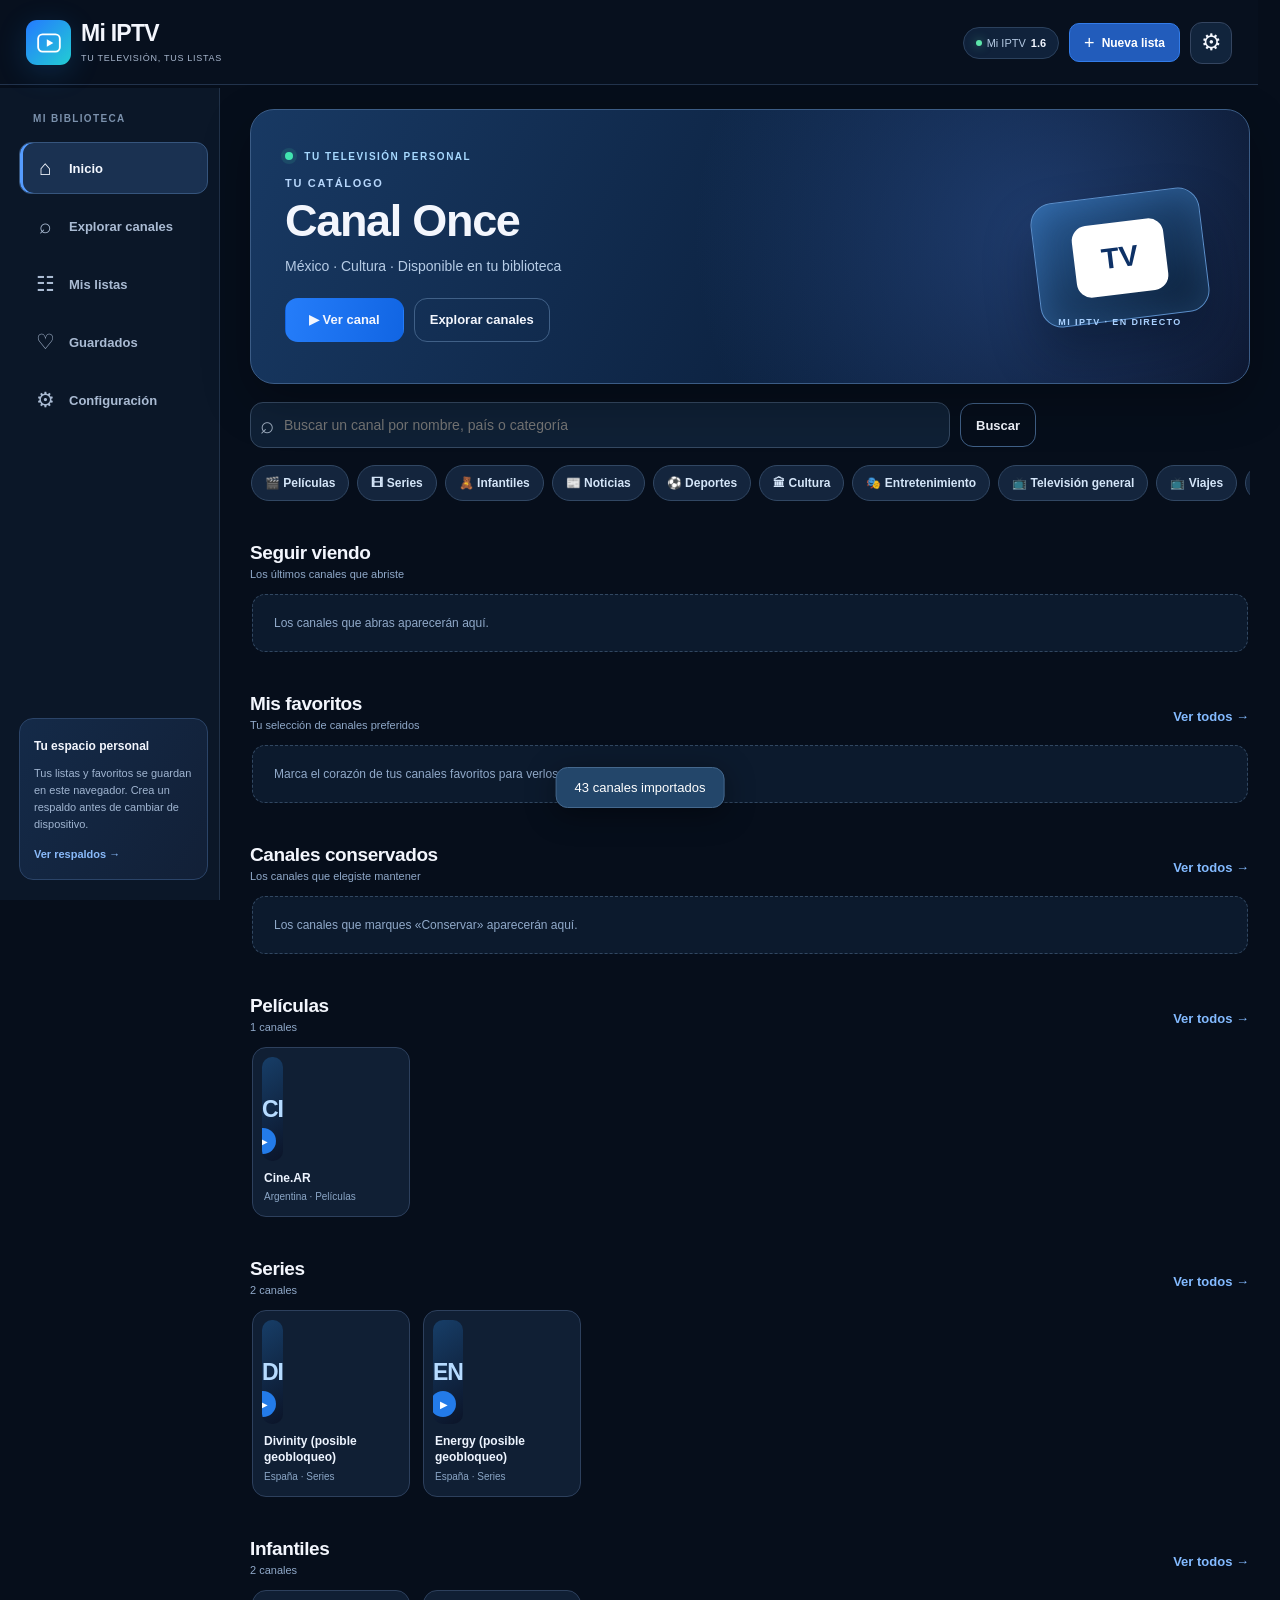
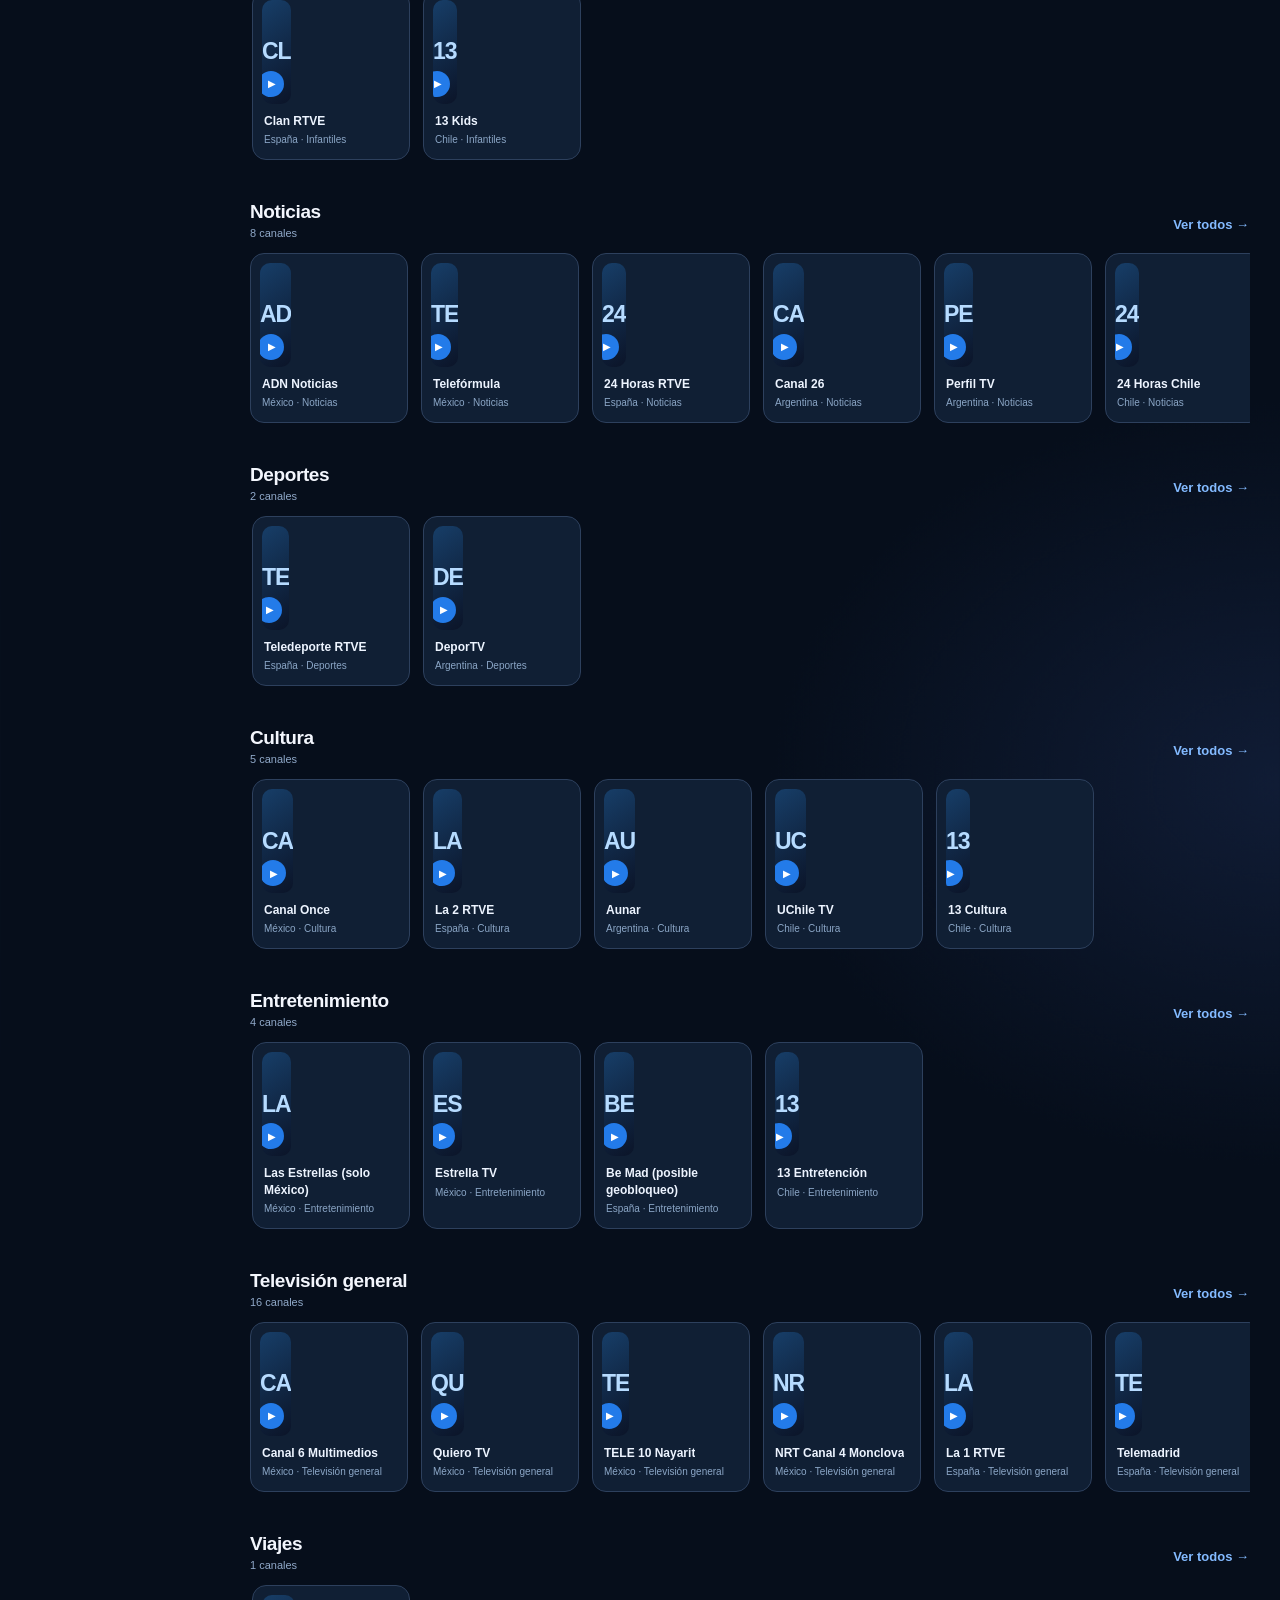
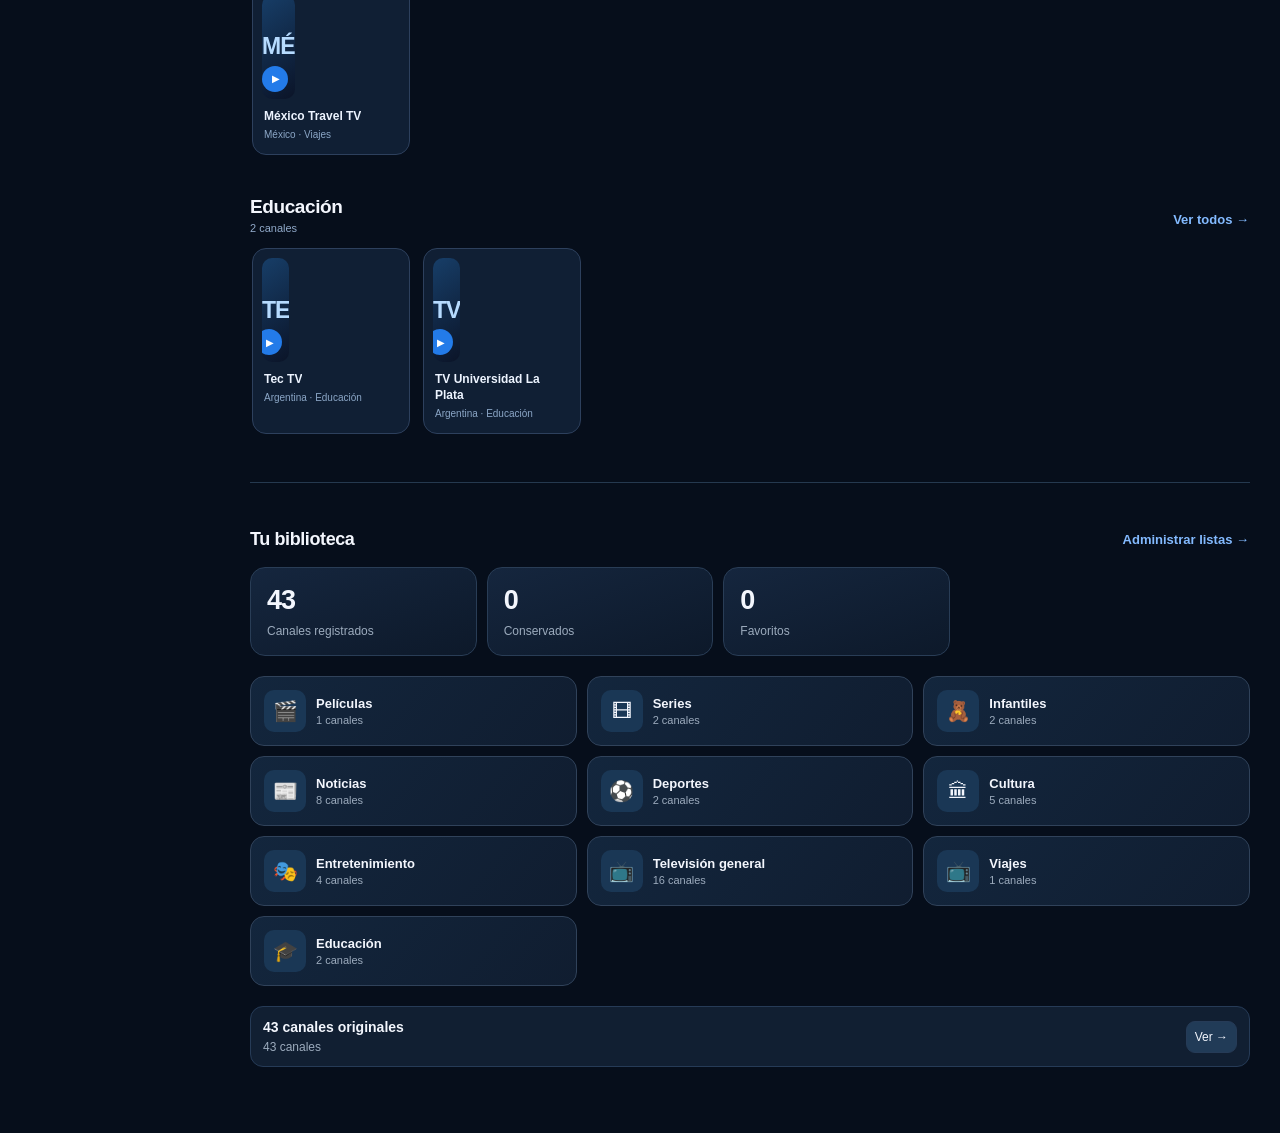
==== commit 87df52d5: "Add files via upload" ====
--- a/index.html
+++ b/index.html
@@ -11,15 +11,15 @@
   <link rel="apple-touch-icon" href="./icon-192.png">
   <link rel="icon" type="image/png" href="./icon-192.png">
   <link rel="manifest" href="./manifest.webmanifest">
-  <link rel="stylesheet" href="./styles.css?v=1.5.2">
-  <title>Mi IPTV V1.5.2 · Inicio renovado</title>
+  <link rel="stylesheet" href="./styles.css?v=1.6">
+  <title>Mi IPTV V1.6 · Experiencia TV</title>
 </head>
 <body>
   <div class="shell">
     <header class="topbar">
       <div class="branding"><div class="mark" aria-hidden="true"><svg viewBox="0 0 24 24" width="26" height="26" fill="none"><rect x="2" y="4" width="20" height="16" rx="4" stroke="currentColor" stroke-width="1.7"/><path d="M10 8.5 16 12l-6 3.5Z" fill="currentColor"/></svg></div><div><h1>Mi IPTV</h1><span>Tu televisión, tus listas</span></div></div>
       <div class="header-tools">
-        <span class="version-pill"><span class="version-dot" aria-hidden="true"></span> Mi IPTV <strong>1.5.2</strong></span>
+        <span class="version-pill"><span class="version-dot" aria-hidden="true"></span> Mi IPTV <strong>1.6</strong></span>
         <button class="header-add" data-go="playlists" type="button"><span aria-hidden="true">+</span> Nueva lista</button>
         <button class="iconbtn" id="settingsTop" aria-label="Configuración" title="Configuración">⚙</button>
       </div>
@@ -37,33 +37,29 @@
     </aside>
     <main id="main" tabindex="-1">
       <section class="screen active" id="screen-home" aria-label="Inicio">
-        <div class="welcome">
-          <div class="welcome-copy">
-            <p class="eyebrow"><span class="status-dot" aria-hidden="true"></span> TU BIBLIOTECA DE TELEVISIÓN</p>
-            <h2>Todo lo que te gusta ver.<br><span>En un mismo lugar.</span></h2>
-            <p>Explora tus listas, prueba transmisiones y organiza tu televisión como prefieras.</p>
-            <div class="hero-search"><span aria-hidden="true">⌕</span><input id="homeSearch" type="search" placeholder="Buscar un canal..." autocomplete="off" aria-label="Buscar canales desde inicio"><button id="homeSearchGo" type="button">Buscar →</button></div>
-            <div class="welcome-actions">
-              <button class="btn primary" data-go="explore">Explorar todos los canales <span aria-hidden="true">→</span></button>
-              <button class="btn hero-secondary" data-go="playlists">+ Agregar lista</button>
-            </div>
+        <div class="spotlight" id="spotlight" aria-label="Canal destacado">
+          <div class="spotlight-copy">
+            <p class="eyebrow"><span class="live-dot"></span> TU TELEVISIÓN PERSONAL</p>
+            <p class="spotlight-kicker" id="spotlightKicker">PARA VOLVER A VER</p>
+            <h2 id="spotlightName">Elige tu próximo canal</h2>
+            <p id="spotlightMeta">Tus canales favoritos y categorías, a un clic.</p>
+            <div class="spotlight-actions"><button type="button" class="btn primary spotlight-watch" id="spotlightPlay">▶ Ver canal</button><button class="btn outline" data-go="explore" type="button">Explorar canales</button></div>
           </div>
-          <div class="hero-art" aria-hidden="true"><div class="hero-glow"></div><div class="hero-tv"><div class="hero-play">▶</div><span>MI IPTV</span></div><div class="hero-live"><span></span> TU CANAL, TUS REGLAS</div></div>
+          <div class="spotlight-art" aria-hidden="true"><span class="spotlight-glow"></span><div class="spotlight-screen"><span id="spotlightLogo">TV</span></div><span class="spotlight-caption">MI IPTV · EN DIRECTO</span></div>
         </div>
-        <div class="home-section-label"><span>DE UN VISTAZO</span><span>Tu contenido organizado</span></div>
-        <div class="stats-grid" id="home-stats" aria-label="Resumen de canales"></div>
-        <div class="section-title"><h3>Accesos rápidos</h3><span class="section-subtitle">Continúa donde prefieras</span></div>
-        <div class="quick-grid">
-          <button class="quick-tile" data-home-shortcut="favorite" type="button"><span class="quick-icon qi-pink">♥</span><span><strong>Favoritos</strong><small id="quickFavoriteCount">Tus canales preferidos</small></span><span class="quick-arrow">↗</span></button>
-          <button class="quick-tile" data-home-shortcut="keep" type="button"><span class="quick-icon qi-green">✓</span><span><strong>Conservados</strong><small id="quickKeepCount">Tu selección</small></span><span class="quick-arrow">↗</span></button>
-          <button class="quick-tile" data-home-shortcut="pending" type="button"><span class="quick-icon qi-blue">⌕</span><span><strong>Por revisar</strong><small id="quickPendingCount">Canales pendientes</small></span><span class="quick-arrow">↗</span></button>
-        </div>
-        <div class="section-title"><h3>Mis favoritos</h3><button class="linkbtn" data-home-shortcut="favorite">Ver todos →</button></div>
-        <div id="home-favorites" class="home-favorites"></div>
-        <div class="section-title"><h3>Explorar por categoría</h3><button class="linkbtn" data-go="explore">Ver todas →</button></div>
-        <div class="category-grid" id="home-categories"></div>
-        <div class="section-title"><h3>Mis listas</h3><button class="linkbtn" data-go="playlists">Administrar →</button></div>
-        <div id="home-playlists" class="home-playlists"></div>
+        <div class="home-search-row"><label class="search-wrap" for="homeSearch"><span aria-hidden="true">⌕</span><input id="homeSearch" type="search" placeholder="Buscar un canal por nombre, país o categoría" autocomplete="off"></label><button id="homeSearchGo" class="btn outline" type="button">Buscar</button></div>
+        <div class="home-chips" id="homeCategoryChips" aria-label="Categorías de televisión"></div>
+        <div class="rail-head"><div><h3>Seguir viendo</h3><p>Los últimos canales que abriste</p></div></div><div class="channel-rail" id="home-recent"></div>
+        <div class="rail-head"><div><h3>Mis favoritos</h3><p>Tu selección de canales preferidos</p></div><button class="linkbtn" data-home-shortcut="favorite">Ver todos →</button></div><div class="channel-rail" id="home-favorites"></div>
+        <div class="rail-head"><div><h3>Canales conservados</h3><p>Los canales que elegiste mantener</p></div><button class="linkbtn" data-home-shortcut="keep">Ver todos →</button></div><div class="channel-rail" id="home-kept"></div>
+        <div id="home-streaming-rails"></div>
+        <div class="home-library-footer"><div class="section-title"><h3>Tu biblioteca</h3><button data-go="playlists" class="linkbtn">Administrar listas →</button></div><div class="stats-grid" id="home-stats"></div><div class="category-grid" id="home-categories"></div><div id="home-playlists" class="home-playlists"></div></div>
+      </section>
+
+      <section class="screen" id="screen-category" aria-label="Canales por categoría">
+        <div class="category-page-head"><button class="btn outline" type="button" data-go="home">← Inicio</button><div><p class="eyebrow">EXPLORAR CANALES</p><h2 id="categoryBrowseTitle">Categoría</h2><p id="categoryBrowseCount" class="muted"></p></div><button class="btn outline" id="categoryAllExplore" type="button">Filtros avanzados</button></div>
+        <div class="category-page-grid" id="categoryBrowseGrid"></div>
+        <div class="category-pager"><button id="categoryMore" type="button" class="btn outline hidden">Mostrar más canales</button></div>
       </section>
 
       <section class="screen" id="screen-explore" aria-label="Explorar canales">
@@ -158,16 +154,31 @@
   </div>
 
   <div id="playerBackdrop" class="modal-backdrop hidden" role="presentation"></div>
-  <section id="playerModal" class="player-modal hidden" role="dialog" aria-modal="true" aria-labelledby="playerTitle">
-    <div class="player-head"><div><h2 id="playerTitle">Canal</h2><p id="playerSubtitle">Transmisión en directo</p></div><button id="closePlayer" class="iconbtn" aria-label="Cerrar reproductor">×</button></div>
-    <div class="player-box"><video id="video" controls playsinline webkit-playsinline preload="none"></video><div id="playStatus" class="play-status hidden" role="status"></div></div>
-    <div class="player-controls"><button id="previousChannel" class="btn outline">← Anterior</button><button id="nextChannel" class="btn outline">Siguiente →</button></div>
-    <div class="vlc-actions"><a id="openVLC" class="btn vlc-cta" href="#" data-external-vlc="current">▶ Abrir en VLC (directo)</a><a id="openVLCLegacy" class="btn outline hidden" href="#" data-external-vlc="current">↗ Otra apertura en VLC (prueba)</a><button id="shareVLCCurrent" class="btn outline hidden" type="button" data-share-vlc="current">↥ Compartir archivo M3U</button><button id="downloadVLCPc" type="button" class="btn vlc-cta hidden" data-download-vlc="current">↓ Descargar para VLC (computadora)</button><p id="vlcHelp" class="vlc-help">Si la apertura directa no inicia el video, comparte el M3U o cópialo a VLC desde Archivos.</p></div>
-    <div class="player-controls"><button id="playerFavorite" class="btn outline">♡ Favorito</button><button id="playerKeep" class="btn outline">✓ Conservar</button><button id="playerRemove" class="btn outline">× Quitar</button></div>
-    <div class="player-foot"><button id="copyStream" class="linkbtn">Copiar dirección de transmisión</button></div>
+  <section id="playerModal" class="player-modal player-theater hidden" role="dialog" aria-modal="true" aria-labelledby="playerTitle">
+    <div class="player-head"><div class="player-heading"><p class="eyebrow"><span class="live-dot"></span> EN DIRECTO · MI IPTV</p><h2 id="playerTitle">Canal</h2><p id="playerSubtitle">Transmisión en directo</p></div><button id="closePlayer" class="iconbtn" aria-label="Cerrar reproductor">×</button></div>
+    <div class="theater-grid">
+      <div class="theater-main">
+        <div class="player-box"><video id="video" controls playsinline webkit-playsinline preload="none"></video><div id="playStatus" class="play-status hidden" role="status"></div></div>
+        <div class="tv-remote" aria-label="Control remoto para cambiar de canal">
+          <div class="remote-step"><button id="previousChannel" type="button" class="remote-button" title="Canal anterior" aria-label="Canal anterior">−</button><div><span class="remote-label">CANAL</span><strong id="remoteChannelNumber">1 / 1</strong></div><button id="nextChannel" type="button" class="remote-button" title="Siguiente canal" aria-label="Siguiente canal">+</button></div>
+          <button type="button" class="remote-favorite" id="playerFavorite">♡ Favorito</button>
+          <button type="button" class="remote-fullscreen" id="playerFullscreen" title="Pantalla completa">⛶ <span>Pantalla completa</span></button>
+        </div>
+        <div class="player-controls player-decisions"><button id="playerKeep" class="btn outline" type="button">✓ Conservar</button><button id="playerRemove" class="btn outline" type="button">× Quitar</button></div>
+        <details class="player-advanced"><summary>Más opciones de reproducción</summary><div class="vlc-actions"><a id="openVLC" class="btn vlc-cta" href="#" data-external-vlc="current">▶ Abrir en VLC (directo)</a><a id="openVLCLegacy" class="btn outline hidden" href="#" data-external-vlc="current">↗ Otra apertura en VLC</a><button id="shareVLCCurrent" class="btn outline hidden" type="button" data-share-vlc="current">↥ Compartir M3U</button><button id="downloadVLCPc" type="button" class="btn vlc-cta hidden" data-download-vlc="current">↓ Archivo para VLC</button><button id="copyStream" type="button" class="btn outline">Copiar dirección</button><p id="vlcHelp" class="vlc-help">Si la señal no funciona aquí, prueba con VLC.</p></div></details>
+      </div>
+      <aside class="theater-side" aria-label="Lista de canales para cambiar sin cerrar">
+        <h3>Explora mientras ves</h3><p class="muted">Cambia de canal sin salir del reproductor.</p>
+        <label class="theater-label" for="playerChannelGroup">Categoría o selección</label><select id="playerChannelGroup" class="theater-select"></select>
+        <label class="theater-label" for="playerChannelSearch">Buscar dentro de esta categoría</label><input type="search" id="playerChannelSearch" class="theater-search" placeholder="Buscar canal…" autocomplete="off">
+        <p id="playerChannelCount" class="theater-count" aria-live="polite"></p>
+        <div id="playerChannelItems" class="theater-channels"></div>
+        <p class="theater-hint">Usa − / + para cambiar de canal. También puedes pulsar otro canal de la lista.</p>
+      </aside>
+    </div>
   </section>
   <div class="toast hidden" role="status" id="toast"></div>
   <script src="./demo.js"></script>
-  <script src="./app.js?v=1.5.2" defer></script>
+  <script src="./app.js?v=1.6" defer></script>
 </body>
 </html>
--- a/styles.css
+++ b/styles.css
@@ -71,3 +71,10 @@
   .player-modal{max-width:760px;left:50%;top:50%;bottom:auto;transform:translate(-50%,-50%);border-radius:20px;max-height:90dvh}
 }
 @media(prefers-reduced-motion:reduce){*,*::before,*::after{animation-duration:.01ms!important;transition-duration:.01ms!important;scroll-behavior:auto!important}}
+
+/* V1.6: interfaz estilo plataforma de TV, carruseles y zapping persistente */
+:root{--bg:#060e1b;--panel:#0e1d31;--line:#263b57;--blue:#257dfa}
+.shell{max-width:1600px}.spotlight{background:radial-gradient(circle at 79% 46%,#31589d88,transparent 43%),linear-gradient(115deg,#183963,#0b1f3c 66%,#080e20);border:1px solid #3b5c86;border-radius:24px;min-height:275px;display:flex;align-items:center;justify-content:space-between;overflow:hidden;position:relative;padding:30px 34px;box-shadow:0 18px 48px #0004}.spotlight-copy{position:relative;z-index:2;max-width:650px}.eyebrow{font-weight:800;font-size:10px;letter-spacing:1.5px;color:#a7d9ff;margin:0 0 15px}.live-dot{display:inline-block;background:#41e4b0;border-radius:50%;width:8px;height:8px;box-shadow:0 0 0 4px #3dce9b23;margin-right:7px}.spotlight-kicker{font-size:11px;color:#b7d7fc;font-weight:800;letter-spacing:1.7px;margin:0 0 8px}.spotlight h2{font-size:clamp(26px,4vw,45px);line-height:1.08;max-width:690px;letter-spacing:-1.3px;margin:0 0 12px}.spotlight-copy>p:not(.eyebrow):not(.spotlight-kicker){font-size:14px;color:#b6cce6;margin:0;max-width:490px}.spotlight-actions{display:flex;gap:10px;margin-top:24px;flex-wrap:wrap}.spotlight-watch{padding:13px 23px}.spotlight-art{width:190px;min-width:190px;height:170px;position:relative;display:grid;place-items:center}.spotlight-screen{height:125px;width:170px;border-radius:22px;background:linear-gradient(150deg,#2a5d98,#091a31);border:1px solid #5a8fca;box-shadow:0 28px 50px #020a1960,inset 0 0 35px #5aabff40;display:grid;place-items:center;transform:rotate(-7deg)}.spotlight-screen>span{display:grid;place-items:center;background:#fff;color:#0d3166;font-size:29px;font-weight:900;width:92px;height:72px;border-radius:15px;overflow:hidden}.spotlight-screen img{max-width:94%;max-height:94%;object-fit:contain}.spotlight-caption{position:absolute;bottom:5px;font-size:9px;letter-spacing:1.4px;font-weight:800;color:#aad1ff}.home-search-row{display:flex;align-items:center;gap:10px;margin-top:18px}.home-search-row .search-wrap{flex:1;max-width:700px}.home-chips{display:flex;gap:8px;overflow:auto;padding:17px 1px 13px;scrollbar-width:thin}.home-chips button{white-space:nowrap;background:#14253d;border:1px solid #314763;border-radius:99px;color:#d4e5f8;font-size:12px;font-weight:700;padding:10px 13px}.home-chips button:hover,.stream-tile:hover{border-color:#6aaaff}.rail-head{display:flex;align-items:end;justify-content:space-between;gap:10px;margin:28px 0 11px}.rail-head h3{font-size:19px;letter-spacing:-.4px;margin:0 0 4px}.rail-head p{color:#90a9c9;font-size:11px;margin:0}.channel-rail{display:flex;gap:13px;overflow-x:auto;scroll-snap-type:x proximity;padding:3px 2px 13px;scrollbar-width:thin;scrollbar-color:#314e72 transparent}.stream-tile{background:#101f34;border:1px solid #2d405d;border-radius:14px;color:#edf4ff;text-align:left;flex:0 0 158px;min-width:0;padding:9px 9px 12px;scroll-snap-align:start;display:flex;flex-direction:column;transition:transform .16s,border-color .16s}.stream-tile:hover{transform:translateY(-2px)}.tile-image{height:104px;border-radius:10px;background:linear-gradient(145deg,#173e68,#0b1428);display:grid;place-items:center;position:relative;overflow:hidden}.tile-image img{height:75px;width:115px;object-fit:contain;background:#fff;border-radius:9px;padding:8px;max-width:90%}.tile-monogram{font-size:23px;font-weight:850;color:#b6dbff;letter-spacing:-1px}.tile-play{position:absolute;right:7px;bottom:7px;width:26px;height:26px;display:grid;place-items:center;border-radius:50%;background:#237be9;color:#fff;font-size:10px;text-indent:2px}.tile-title{font-size:12px;font-weight:800;line-height:1.35;margin:9px 2px 4px;display:-webkit-box;-webkit-line-clamp:2;-webkit-box-orient:vertical;overflow:hidden}.tile-meta{font-size:10px;color:#8ba6c6;margin:0 2px;line-height:1.4}.empty-rail{border:1px dashed #314761;background:#0c1a2d;color:#90a9c9;border-radius:13px;padding:21px;font-size:12px;margin:0;min-width:100%}.home-library-footer{margin-top:35px;padding:18px 0;border-top:1px solid #25394f}.home-library-footer .stats-grid{max-width:700px}.home-library-footer .home-playlists{margin-top:20px}.stream-rail-section{margin:12px 0 27px}.category-page-head{display:flex;align-items:center;justify-content:space-between;gap:18px;margin:8px 0 27px}.category-page-head h2{margin:0 0 7px;font-size:29px}.category-page-head .eyebrow{margin:0 0 8px}.category-page-grid{display:grid;grid-template-columns:repeat(auto-fill,minmax(145px,1fr));gap:12px}.category-page-grid .stream-tile{width:100%;flex-basis:auto}.category-pager{display:flex;justify-content:center;margin-top:20px}
+.player-theater{max-width:1180px}.theater-grid{display:grid;grid-template-columns:minmax(0,1.8fr) minmax(245px,1fr);gap:20px}.theater-main{min-width:0}.player-box{aspect-ratio:16/9}.theater-side{min-width:0;border:1px solid #304562;background:#0a1b30;border-radius:16px;padding:14px;display:flex;flex-direction:column;max-height:min(70dvh,690px)}.theater-side h3{font-size:16px;margin:0 0 4px}.theater-side .muted{font-size:11px}.theater-label{font-size:11px;font-weight:700;color:#bad0ea;margin:12px 0 6px}.theater-select,.theater-search{width:100%;background:#132942;border:1px solid #355173;border-radius:9px;padding:11px;color:#eaf3ff;font-size:13px}.theater-count{font-size:11px;color:#90b0d3;margin:12px 0 8px}.theater-channels{min-height:0;flex:1;overflow:auto;display:grid;align-content:start;gap:6px;padding-right:4px;scrollbar-color:#31506f transparent}.guide-channel{background:#13263e;color:#edf3ff;border:1px solid transparent;border-radius:10px;padding:8px;display:flex;align-items:center;gap:9px;width:100%;text-align:left;min-height:58px}.guide-channel:hover{background:#1c3758}.guide-channel.is-playing{border-color:#398df2;background:#204168}.guide-logo{height:39px;width:45px;min-width:45px;border-radius:7px;background:#e9f2ff;color:#205284;display:grid;place-items:center;font-size:12px;font-weight:800;overflow:hidden}.guide-logo img{max-height:90%;max-width:90%;object-fit:contain}.guide-copy{flex:1;min-width:0}.guide-copy strong{display:block;font-size:12px;white-space:nowrap;overflow:hidden;text-overflow:ellipsis}.guide-copy small{display:block;font-size:10px;color:#a9c1da;margin-top:3px}.guide-play{color:#83b8f9;font-size:12px}.theater-hint{font-size:10px;color:#88a0bd;line-height:1.4;margin:10px 0 0}.tv-remote{display:flex;align-items:center;justify-content:space-between;gap:9px;margin-top:13px;padding:11px;background:#122941;border:1px solid #2f4b6e;border-radius:14px}.remote-step{display:flex;align-items:center;gap:10px}.remote-button{border:1px solid #4680c6;background:#1c5289;color:white;font-size:23px;font-weight:500;border-radius:12px;width:44px;height:44px}.remote-step>div{text-align:center;min-width:65px}.remote-label{display:block;font-size:9px;color:#8eadd0;letter-spacing:1.3px}.remote-step strong{display:block;font-size:12px;margin-top:4px;font-variant-numeric:tabular-nums}.remote-favorite,.remote-fullscreen{border:1px solid #335172;background:#193553;color:#eaf5ff;border-radius:10px;padding:12px;font-size:12px;font-weight:750}.player-decisions{margin:10px 0}.player-advanced{border:1px solid #29435e;border-radius:11px;padding:10px 12px;margin-top:8px}.player-advanced summary{font-size:12px;color:#a9c6e8;cursor:pointer}.player-advanced .vlc-actions{margin-top:10px}.player-head h2{font-size:22px}.player-head .eyebrow{margin-bottom:7px}
+@media(min-width:1030px){.player-theater{width:calc(100% - 50px);max-width:1180px;padding:20px;max-height:91dvh}.theater-side{height:min(65vh,620px)}.shell{max-width:1600px}.category-page-grid{grid-template-columns:repeat(auto-fill,minmax(155px,1fr))}}
+@media(max-width:700px){.spotlight{padding:26px 19px;min-height:245px}.spotlight-art{display:none}.spotlight h2{font-size:32px}.spotlight-actions .btn{flex:1}.stream-tile{flex-basis:143px}.tile-image{height:93px}.home-library-footer .category-grid{grid-template-columns:repeat(2,minmax(0,1fr))}.category-page-head{flex-wrap:wrap}.category-page-head .btn{font-size:11px}.theater-grid{display:flex;flex-direction:column;gap:13px}.theater-side{height:290px;max-height:none}.player-theater{padding:12px 12px calc(15px + env(safe-area-inset-bottom));max-height:96dvh}.player-head{margin-bottom:10px}.player-head h2{font-size:18px}.tv-remote{gap:7px}.remote-button{height:42px;width:38px}.remote-step{gap:5px}.remote-favorite{padding:10px}.remote-fullscreen{padding:10px}.remote-fullscreen span{display:none}.theater-hint{display:none}.theater-side{padding:11px}.player-advanced{margin-bottom:8px}}
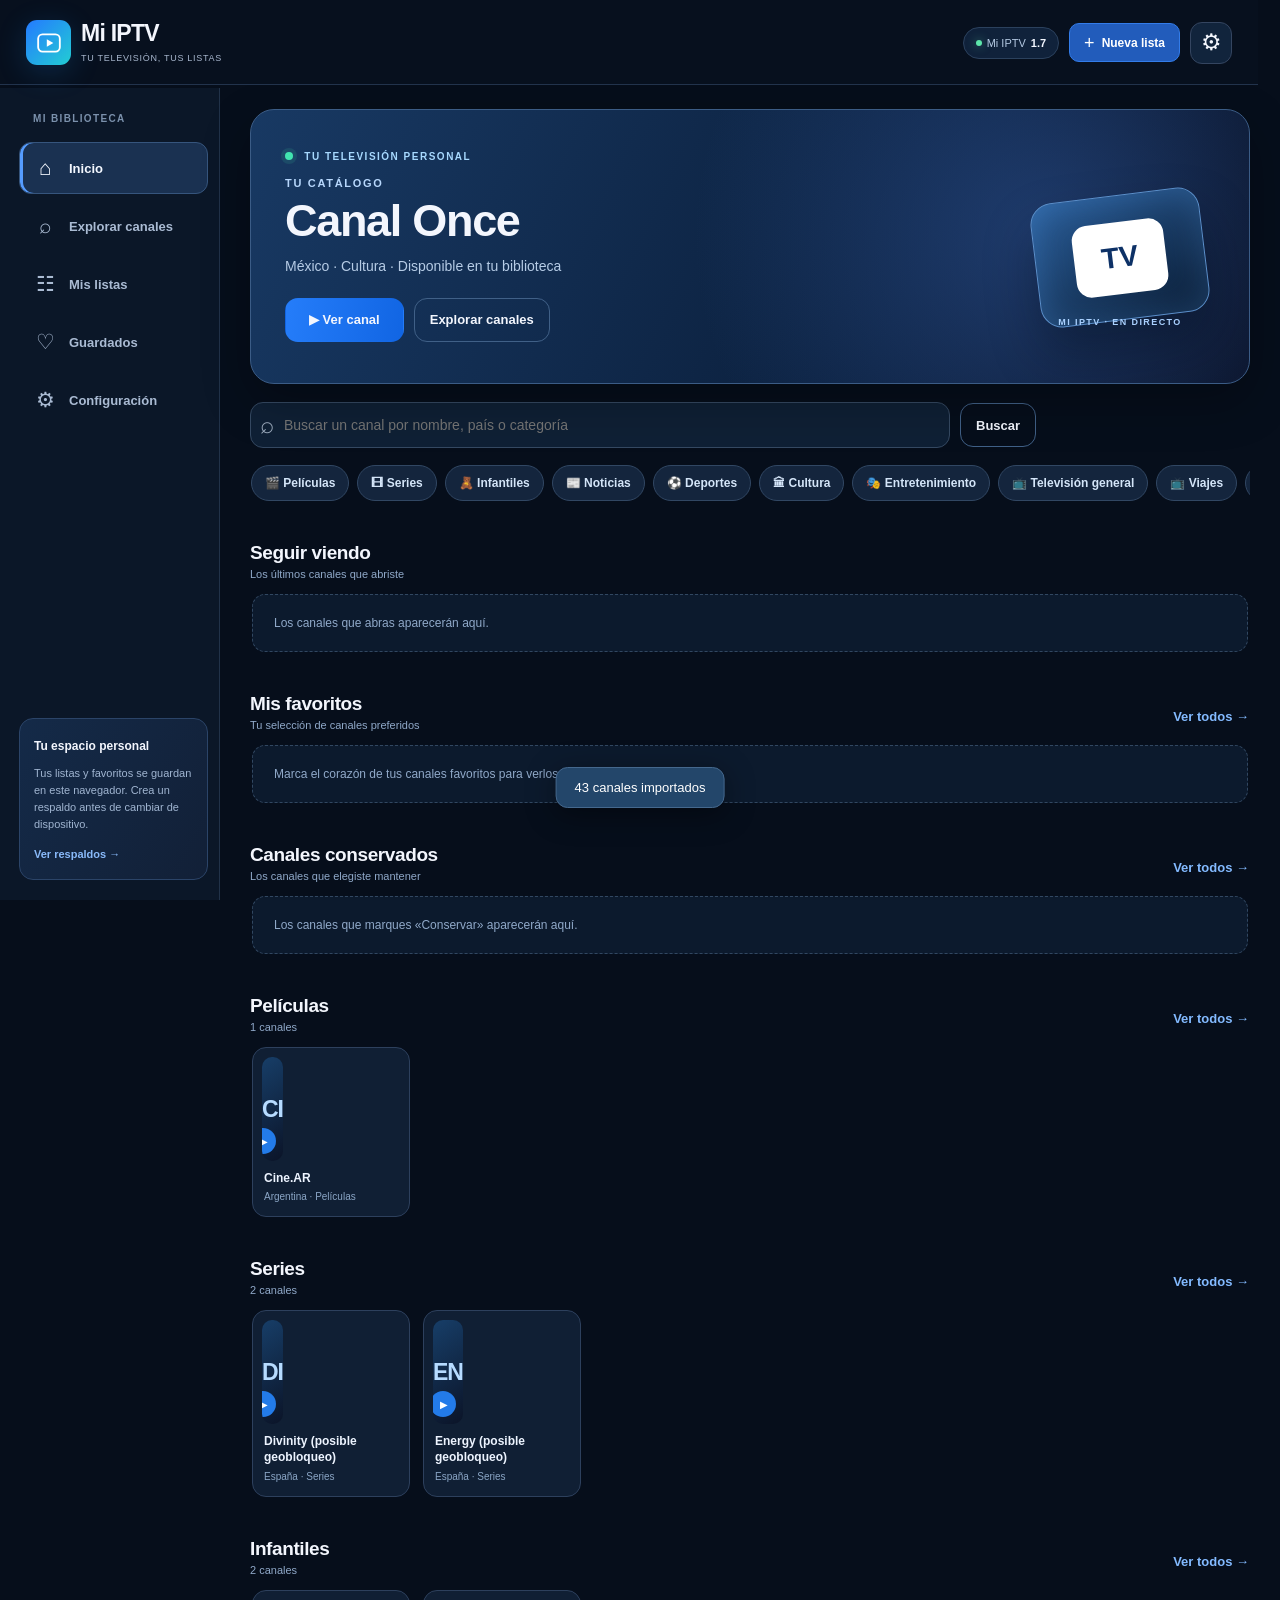
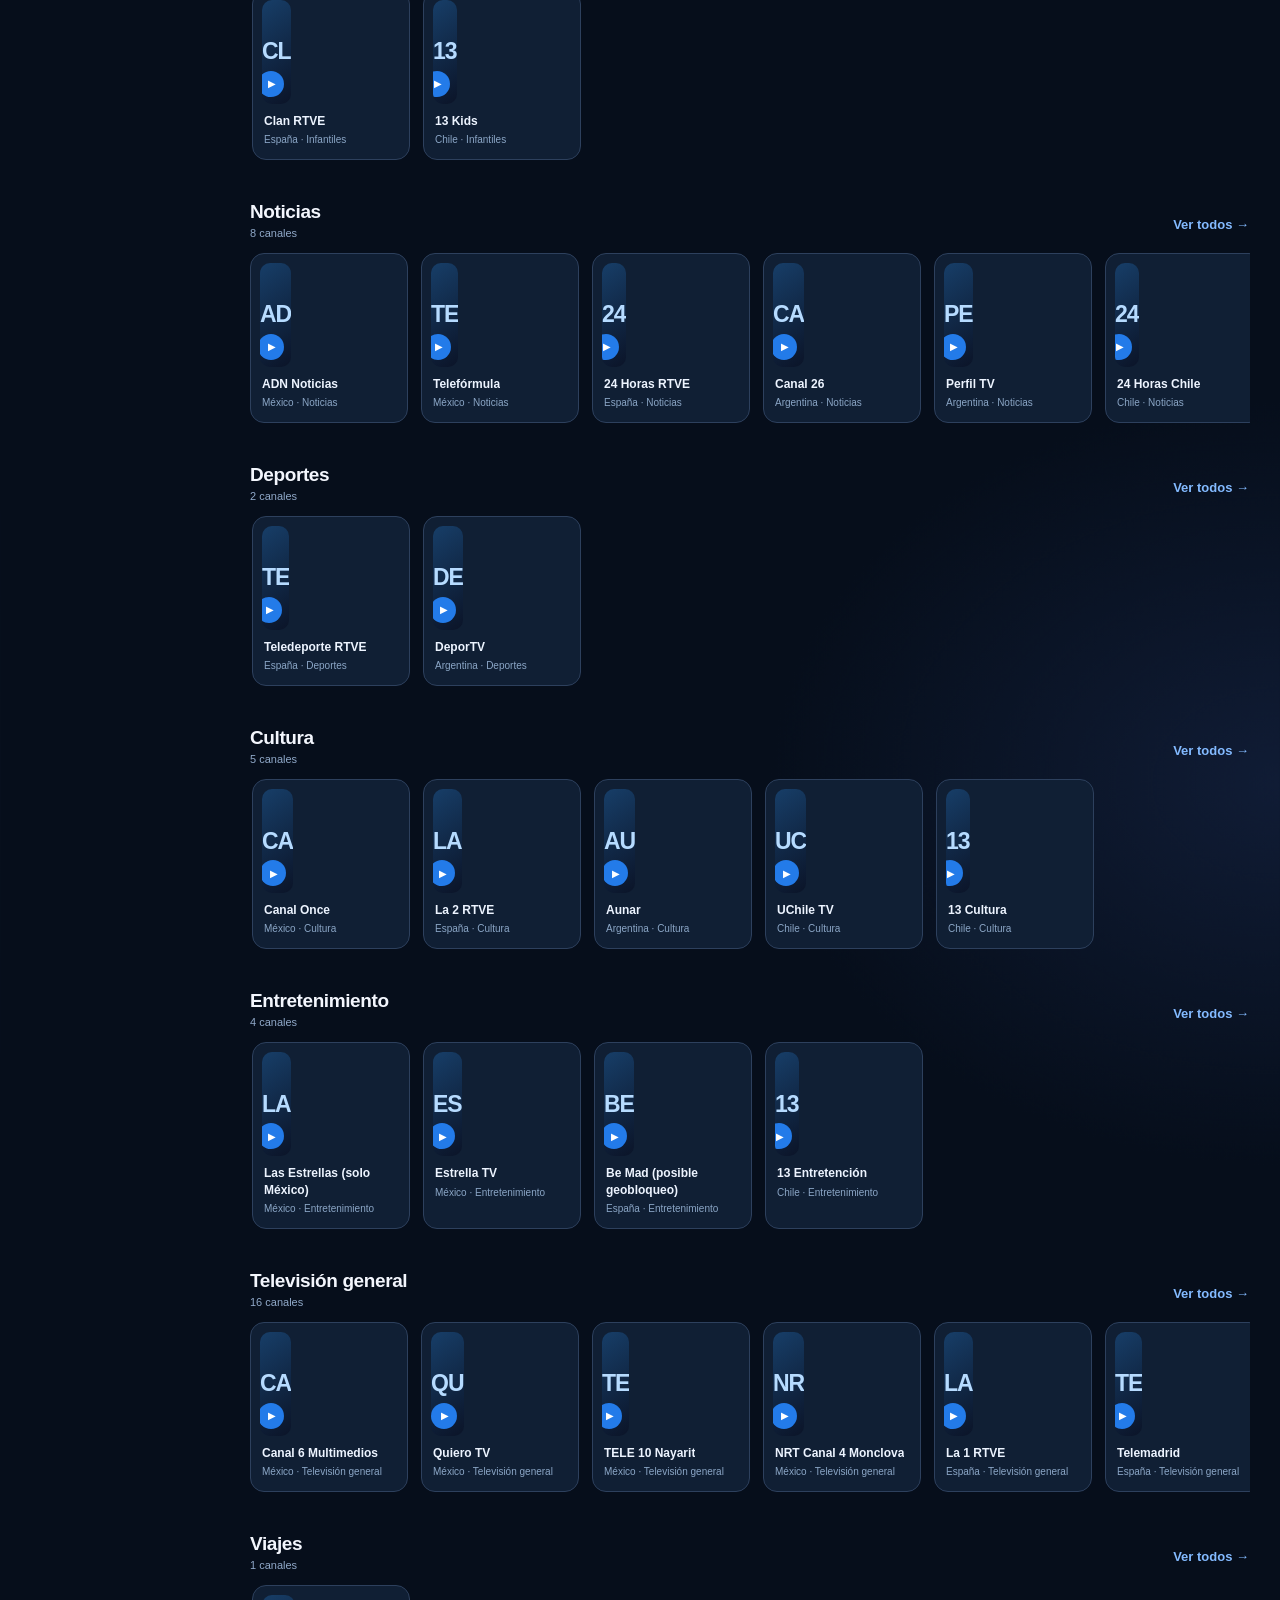
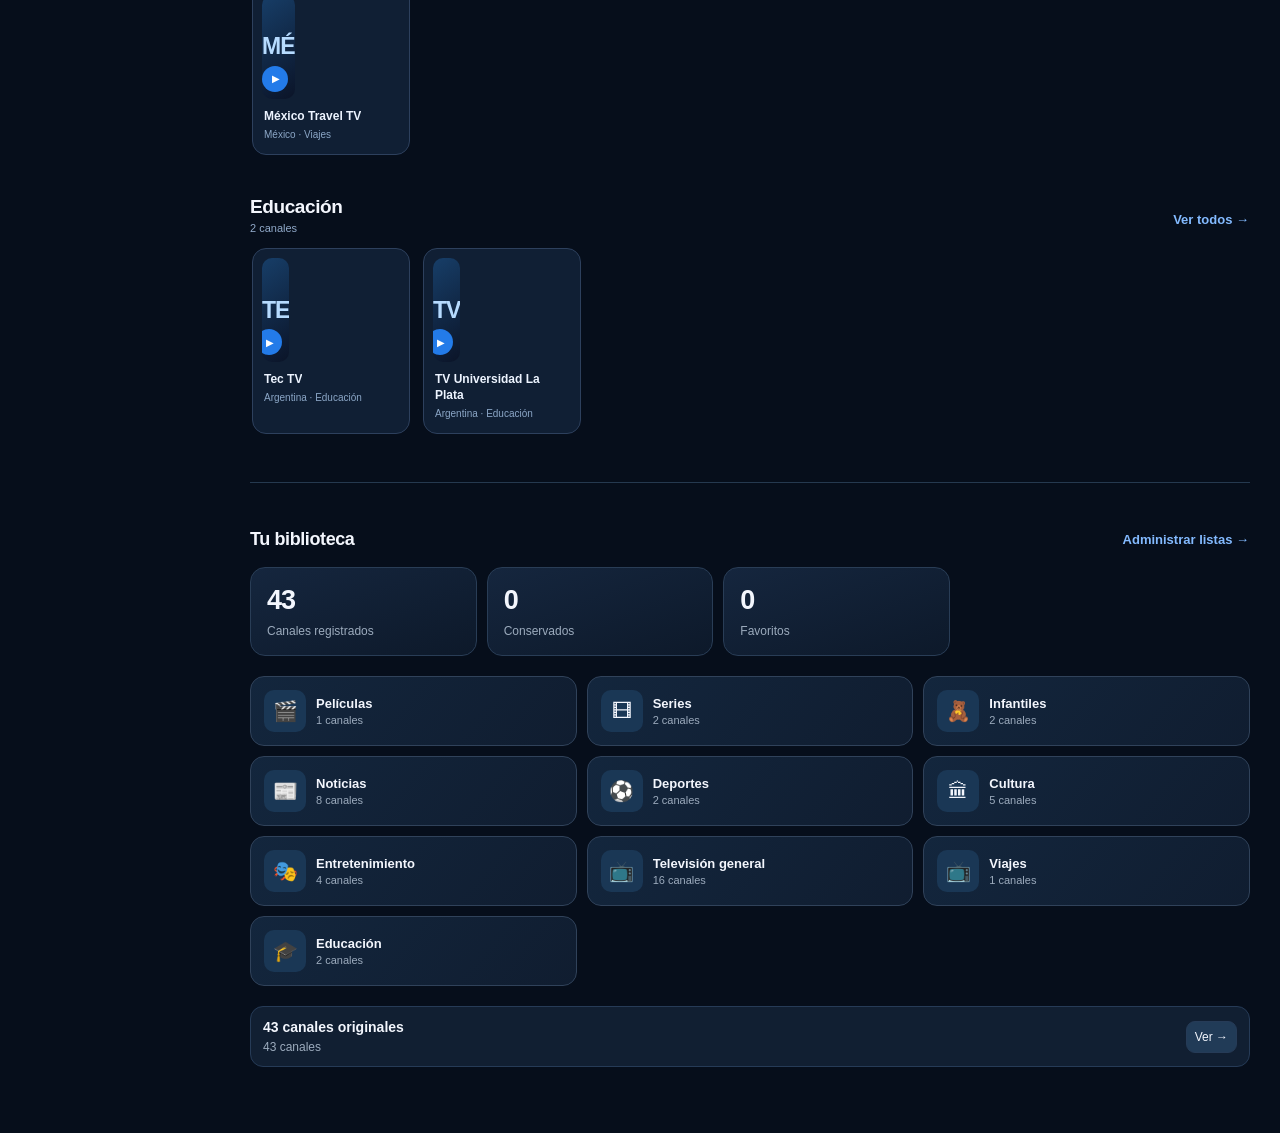
==== commit ea937c66: "Add files via upload" ====
--- a/index.html
+++ b/index.html
@@ -11,15 +11,15 @@
   <link rel="apple-touch-icon" href="./icon-192.png">
   <link rel="icon" type="image/png" href="./icon-192.png">
   <link rel="manifest" href="./manifest.webmanifest">
-  <link rel="stylesheet" href="./styles.css?v=1.6">
-  <title>Mi IPTV V1.6 · Experiencia TV</title>
+  <link rel="stylesheet" href="./styles.css?v=1.7">
+  <title>Mi IPTV V1.7 · Guía de programación</title>
 </head>
 <body>
   <div class="shell">
     <header class="topbar">
       <div class="branding"><div class="mark" aria-hidden="true"><svg viewBox="0 0 24 24" width="26" height="26" fill="none"><rect x="2" y="4" width="20" height="16" rx="4" stroke="currentColor" stroke-width="1.7"/><path d="M10 8.5 16 12l-6 3.5Z" fill="currentColor"/></svg></div><div><h1>Mi IPTV</h1><span>Tu televisión, tus listas</span></div></div>
       <div class="header-tools">
-        <span class="version-pill"><span class="version-dot" aria-hidden="true"></span> Mi IPTV <strong>1.6</strong></span>
+        <span class="version-pill"><span class="version-dot" aria-hidden="true"></span> Mi IPTV <strong>1.7</strong></span>
         <button class="header-add" data-go="playlists" type="button"><span aria-hidden="true">+</span> Nueva lista</button>
         <button class="iconbtn" id="settingsTop" aria-label="Configuración" title="Configuración">⚙</button>
       </div>
@@ -138,6 +138,17 @@
       <section class="screen" id="screen-settings" aria-label="Ajustes">
         <div class="section-intro"><h2>Configuración</h2><p>Privacidad, compatibilidad y copia de seguridad.</p></div>
         <div class="panel"><h3>Compatibilidad con VLC en iPhone y computadora</h3><p class="muted">Mi IPTV reproduce señales compatibles con el video nativo de Safari, especialmente HLS (.m3u8). No reproduce automáticamente transmisiones con DRM, restricciones de región o formatos no admitidos.</p><p class="muted">Con «Abrir en VLC» puedes intentar reproducir la dirección original de un canal en la app VLC instalada en tu iPhone. Si VLC se abre sin mostrar el canal, prueba «Otra apertura en VLC» o comparte el archivo M3U desde el reproductor. También puedes copiar la URL y pegarla en VLC → Red → Abrir transmisión de red. En Windows y Mac, utiliza «Archivo para VLC», abre el M3U descargado con VLC o copia la URL y pégala en «Abrir ubicación de red». El navegador de escritorio no puede iniciar VLC automáticamente sin una asociación especial del sistema. No garantiza acceso a contenido restringido.</p><p class="muted">La interfaz puede funcionar sin conexión una vez instalada, pero la televisión en directo requiere Internet. Los 43 canales incluidos tienen categorías orientativas sugeridas; no se ha verificado individualmente su reproducción.</p></div>
+        <div class="panel" id="epgSettings"><h3>Guía de programación (EPG)</h3>
+          <p class="muted">Consulta los horarios de las fuentes XMLTV. La guía aparece dentro del reproductor cuando el identificador <code>tvg-id</code> o el nombre del canal coincide con la fuente. No todos los canales tienen programación.</p>
+          <label class="formlabel" for="epgPreset">Fuente EPG</label>
+          <select id="epgPreset" class="epg-select"><option value="mx">México · IPTV-EPG</option><option value="es">España · IPTV-EPG</option><option value="ar">Argentina · IPTV-EPG</option><option value="cl">Chile · IPTV-EPG</option><option value="co">Colombia · IPTV-EPG</option><option value="custom">Dirección XMLTV personalizada</option></select>
+          <label class="formlabel" for="epgUrl">URL XMLTV (HTTPS)</label><input type="url" id="epgUrl" class="epg-input" placeholder="https://servidor/guia.xml" inputmode="url">
+          <div class="action-row epg-actions"><button type="button" class="btn primary" id="epgLoad">Actualizar guía</button><label class="btn outline epg-file-label" for="epgFile">Importar XMLTV desde Archivos</label><input id="epgFile" type="file" accept=".xml,.xmltv,.gz,.xml.gz,text/xml,application/xml,application/gzip" hidden></div>
+          <p class="helptext">Puedes importar archivos <code>.xml</code> o <code>.xml.gz</code>. Si un servidor bloquea la descarga (CORS), usa «Importar XMLTV desde Archivos». La guía se conserva temporalmente en este navegador; no modifica tus listas ni favoritos.</p>
+          <p id="epgStatus" class="epg-info" role="status">Aún no hay una guía cargada.</p>
+          <p id="epgCoverage" class="helptext">No se han asociado canales.</p>
+          <button id="epgClear" type="button" class="smallbtn">Quitar guía cargada</button>
+        </div>
         <div class="panel"><h3>Papelera recuperable</h3><p class="muted">Los canales que elimines se guardan aquí junto con su estado de Conservar/Quitar y favoritos. Puedes restaurarlos sin afectar el resto.</p><p id="trashCount" class="helptext">0 canales en papelera</p><div id="trashList" class="saved-lists"></div><button id="emptyTrash" class="btn danger">Vaciar papelera definitivamente</button></div>
         <div class="panel"><h3>Copias de seguridad</h3><p class="muted">Las listas y tus decisiones se guardan localmente en este navegador. Exporta una copia si vas a cambiar de teléfono o borrar los datos de Chrome.</p><div class="stack"><button class="btn outline" id="backupBtn">Descargar copia de seguridad (.json)</button><label class="btn outline file-btn" for="restoreFile">Restaurar copia (.json)</label><input type="file" id="restoreFile" accept="application/json,.json" hidden></div></div>
         <div class="panel"><h3>Instalar en la pantalla de inicio</h3><p class="muted">Una vez publicada en HTTPS, ábrela en un navegador compatible, pulsa Compartir y elige «Añadir a pantalla de inicio».</p><p class="helptext" id="installStatus"></p></div>
@@ -164,6 +175,14 @@
           <button type="button" class="remote-favorite" id="playerFavorite">♡ Favorito</button>
           <button type="button" class="remote-fullscreen" id="playerFullscreen" title="Pantalla completa">⛶ <span>Pantalla completa</span></button>
         </div>
+        <section class="epg-player" id="epgPlayer" aria-label="Programación del canal">
+          <div class="epg-player-header"><div><span class="epg-eyebrow">GUÍA DE PROGRAMACIÓN</span><h3>¿Qué están transmitiendo?</h3></div><button id="epgGoSettings" type="button" class="smallbtn">Configurar EPG</button></div>
+          <p id="epgPlayerStatus" class="epg-note" role="status">Para ver la programación, carga una fuente EPG desde Ajustes.</p>
+          <div id="epgPrograms" class="hidden">
+            <div class="epg-cards"><div class="epg-show epg-now"><span class="epg-eyebrow">AHORA</span><strong id="epgNowTitle">—</strong><small id="epgNowTime">—</small><div class="epg-progress"><div id="epgProgressFill"></div></div></div><div class="epg-show"><span class="epg-eyebrow">A CONTINUACIÓN</span><strong id="epgNextTitle">—</strong><small id="epgNextTime">—</small></div></div>
+            <details class="epg-agenda"><summary>Ver programación del día</summary><div id="epgAgendaList"></div></details>
+          </div>
+        </section>
         <div class="player-controls player-decisions"><button id="playerKeep" class="btn outline" type="button">✓ Conservar</button><button id="playerRemove" class="btn outline" type="button">× Quitar</button></div>
         <details class="player-advanced"><summary>Más opciones de reproducción</summary><div class="vlc-actions"><a id="openVLC" class="btn vlc-cta" href="#" data-external-vlc="current">▶ Abrir en VLC (directo)</a><a id="openVLCLegacy" class="btn outline hidden" href="#" data-external-vlc="current">↗ Otra apertura en VLC</a><button id="shareVLCCurrent" class="btn outline hidden" type="button" data-share-vlc="current">↥ Compartir M3U</button><button id="downloadVLCPc" type="button" class="btn vlc-cta hidden" data-download-vlc="current">↓ Archivo para VLC</button><button id="copyStream" type="button" class="btn outline">Copiar dirección</button><p id="vlcHelp" class="vlc-help">Si la señal no funciona aquí, prueba con VLC.</p></div></details>
       </div>
@@ -179,6 +198,6 @@
   </section>
   <div class="toast hidden" role="status" id="toast"></div>
   <script src="./demo.js"></script>
-  <script src="./app.js?v=1.6" defer></script>
+  <script src="./app.js?v=1.7" defer></script>
 </body>
 </html>
--- a/styles.css
+++ b/styles.css
@@ -78,3 +78,7 @@
 .player-theater{max-width:1180px}.theater-grid{display:grid;grid-template-columns:minmax(0,1.8fr) minmax(245px,1fr);gap:20px}.theater-main{min-width:0}.player-box{aspect-ratio:16/9}.theater-side{min-width:0;border:1px solid #304562;background:#0a1b30;border-radius:16px;padding:14px;display:flex;flex-direction:column;max-height:min(70dvh,690px)}.theater-side h3{font-size:16px;margin:0 0 4px}.theater-side .muted{font-size:11px}.theater-label{font-size:11px;font-weight:700;color:#bad0ea;margin:12px 0 6px}.theater-select,.theater-search{width:100%;background:#132942;border:1px solid #355173;border-radius:9px;padding:11px;color:#eaf3ff;font-size:13px}.theater-count{font-size:11px;color:#90b0d3;margin:12px 0 8px}.theater-channels{min-height:0;flex:1;overflow:auto;display:grid;align-content:start;gap:6px;padding-right:4px;scrollbar-color:#31506f transparent}.guide-channel{background:#13263e;color:#edf3ff;border:1px solid transparent;border-radius:10px;padding:8px;display:flex;align-items:center;gap:9px;width:100%;text-align:left;min-height:58px}.guide-channel:hover{background:#1c3758}.guide-channel.is-playing{border-color:#398df2;background:#204168}.guide-logo{height:39px;width:45px;min-width:45px;border-radius:7px;background:#e9f2ff;color:#205284;display:grid;place-items:center;font-size:12px;font-weight:800;overflow:hidden}.guide-logo img{max-height:90%;max-width:90%;object-fit:contain}.guide-copy{flex:1;min-width:0}.guide-copy strong{display:block;font-size:12px;white-space:nowrap;overflow:hidden;text-overflow:ellipsis}.guide-copy small{display:block;font-size:10px;color:#a9c1da;margin-top:3px}.guide-play{color:#83b8f9;font-size:12px}.theater-hint{font-size:10px;color:#88a0bd;line-height:1.4;margin:10px 0 0}.tv-remote{display:flex;align-items:center;justify-content:space-between;gap:9px;margin-top:13px;padding:11px;background:#122941;border:1px solid #2f4b6e;border-radius:14px}.remote-step{display:flex;align-items:center;gap:10px}.remote-button{border:1px solid #4680c6;background:#1c5289;color:white;font-size:23px;font-weight:500;border-radius:12px;width:44px;height:44px}.remote-step>div{text-align:center;min-width:65px}.remote-label{display:block;font-size:9px;color:#8eadd0;letter-spacing:1.3px}.remote-step strong{display:block;font-size:12px;margin-top:4px;font-variant-numeric:tabular-nums}.remote-favorite,.remote-fullscreen{border:1px solid #335172;background:#193553;color:#eaf5ff;border-radius:10px;padding:12px;font-size:12px;font-weight:750}.player-decisions{margin:10px 0}.player-advanced{border:1px solid #29435e;border-radius:11px;padding:10px 12px;margin-top:8px}.player-advanced summary{font-size:12px;color:#a9c6e8;cursor:pointer}.player-advanced .vlc-actions{margin-top:10px}.player-head h2{font-size:22px}.player-head .eyebrow{margin-bottom:7px}
 @media(min-width:1030px){.player-theater{width:calc(100% - 50px);max-width:1180px;padding:20px;max-height:91dvh}.theater-side{height:min(65vh,620px)}.shell{max-width:1600px}.category-page-grid{grid-template-columns:repeat(auto-fill,minmax(155px,1fr))}}
 @media(max-width:700px){.spotlight{padding:26px 19px;min-height:245px}.spotlight-art{display:none}.spotlight h2{font-size:32px}.spotlight-actions .btn{flex:1}.stream-tile{flex-basis:143px}.tile-image{height:93px}.home-library-footer .category-grid{grid-template-columns:repeat(2,minmax(0,1fr))}.category-page-head{flex-wrap:wrap}.category-page-head .btn{font-size:11px}.theater-grid{display:flex;flex-direction:column;gap:13px}.theater-side{height:290px;max-height:none}.player-theater{padding:12px 12px calc(15px + env(safe-area-inset-bottom));max-height:96dvh}.player-head{margin-bottom:10px}.player-head h2{font-size:18px}.tv-remote{gap:7px}.remote-button{height:42px;width:38px}.remote-step{gap:5px}.remote-favorite{padding:10px}.remote-fullscreen{padding:10px}.remote-fullscreen span{display:none}.theater-hint{display:none}.theater-side{padding:11px}.player-advanced{margin-bottom:8px}}
+
+/* Mi IPTV V1.7: guía de programación XMLTV, sin modificar la selección de canales */
+.epg-player{border:1px solid #365376;background:linear-gradient(135deg,#102945,#0c1e32);border-radius:16px;padding:14px;margin:12px 0 15px}.epg-player-header{display:flex;align-items:center;justify-content:space-between;gap:10px}.epg-player-header h3{font-size:15px;margin:3px 0 0;line-height:1.3}.epg-eyebrow{font-size:10px;letter-spacing:1.3px;font-weight:850;color:#8dbffa}.epg-note{color:#a9bed8;font-size:12px;line-height:1.5;margin:12px 0 2px}.epg-cards{display:grid;grid-template-columns:repeat(2,minmax(0,1fr));gap:9px;margin:12px 0}.epg-show{display:flex;flex-direction:column;gap:7px;background:#11253f;border:1px solid #365173;border-radius:12px;padding:12px;min-width:0}.epg-show strong{font-size:14px;line-height:1.4;overflow-wrap:anywhere}.epg-show small{color:#afc2de;font-size:11px}.epg-progress{background:#2e4663;border-radius:99px;height:5px;overflow:hidden;margin-top:4px}.epg-progress>div{height:100%;background:#40a4ed;width:0%;border-radius:inherit}.epg-agenda{font-size:12px}.epg-agenda summary{color:#a3cffb;font-weight:700;cursor:pointer;padding:9px 0}.epg-agenda-row{display:flex;gap:10px;align-items:baseline;padding:8px 4px;border-top:1px solid #29415d}.epg-agenda-row time{color:#91b6df;white-space:nowrap;font-size:11px;min-width:45px}.epg-agenda-row strong{font-weight:600;font-size:12px}.epg-select,.epg-input{width:100%;padding:12px;background:#132b48;border:1px solid #365574;color:#e7f1ff;border-radius:10px;margin:6px 0 13px}.epg-actions{gap:9px;display:flex;flex-wrap:wrap}.epg-file-label{cursor:pointer}.epg-info{font-size:12px;border-left:3px solid #3289ec;padding:11px 13px;background:#122940;border-radius:7px;line-height:1.5}.epg-info.error{border-color:#e6a153}.epg-info.success{border-color:#50cbaa}
+@media(max-width:650px){.epg-player{padding:11px}.epg-player-header{align-items:flex-start}.epg-player-header .smallbtn{font-size:10px;padding:7px}.epg-show{padding:10px}.epg-show strong{font-size:12px}.epg-cards{gap:7px}}
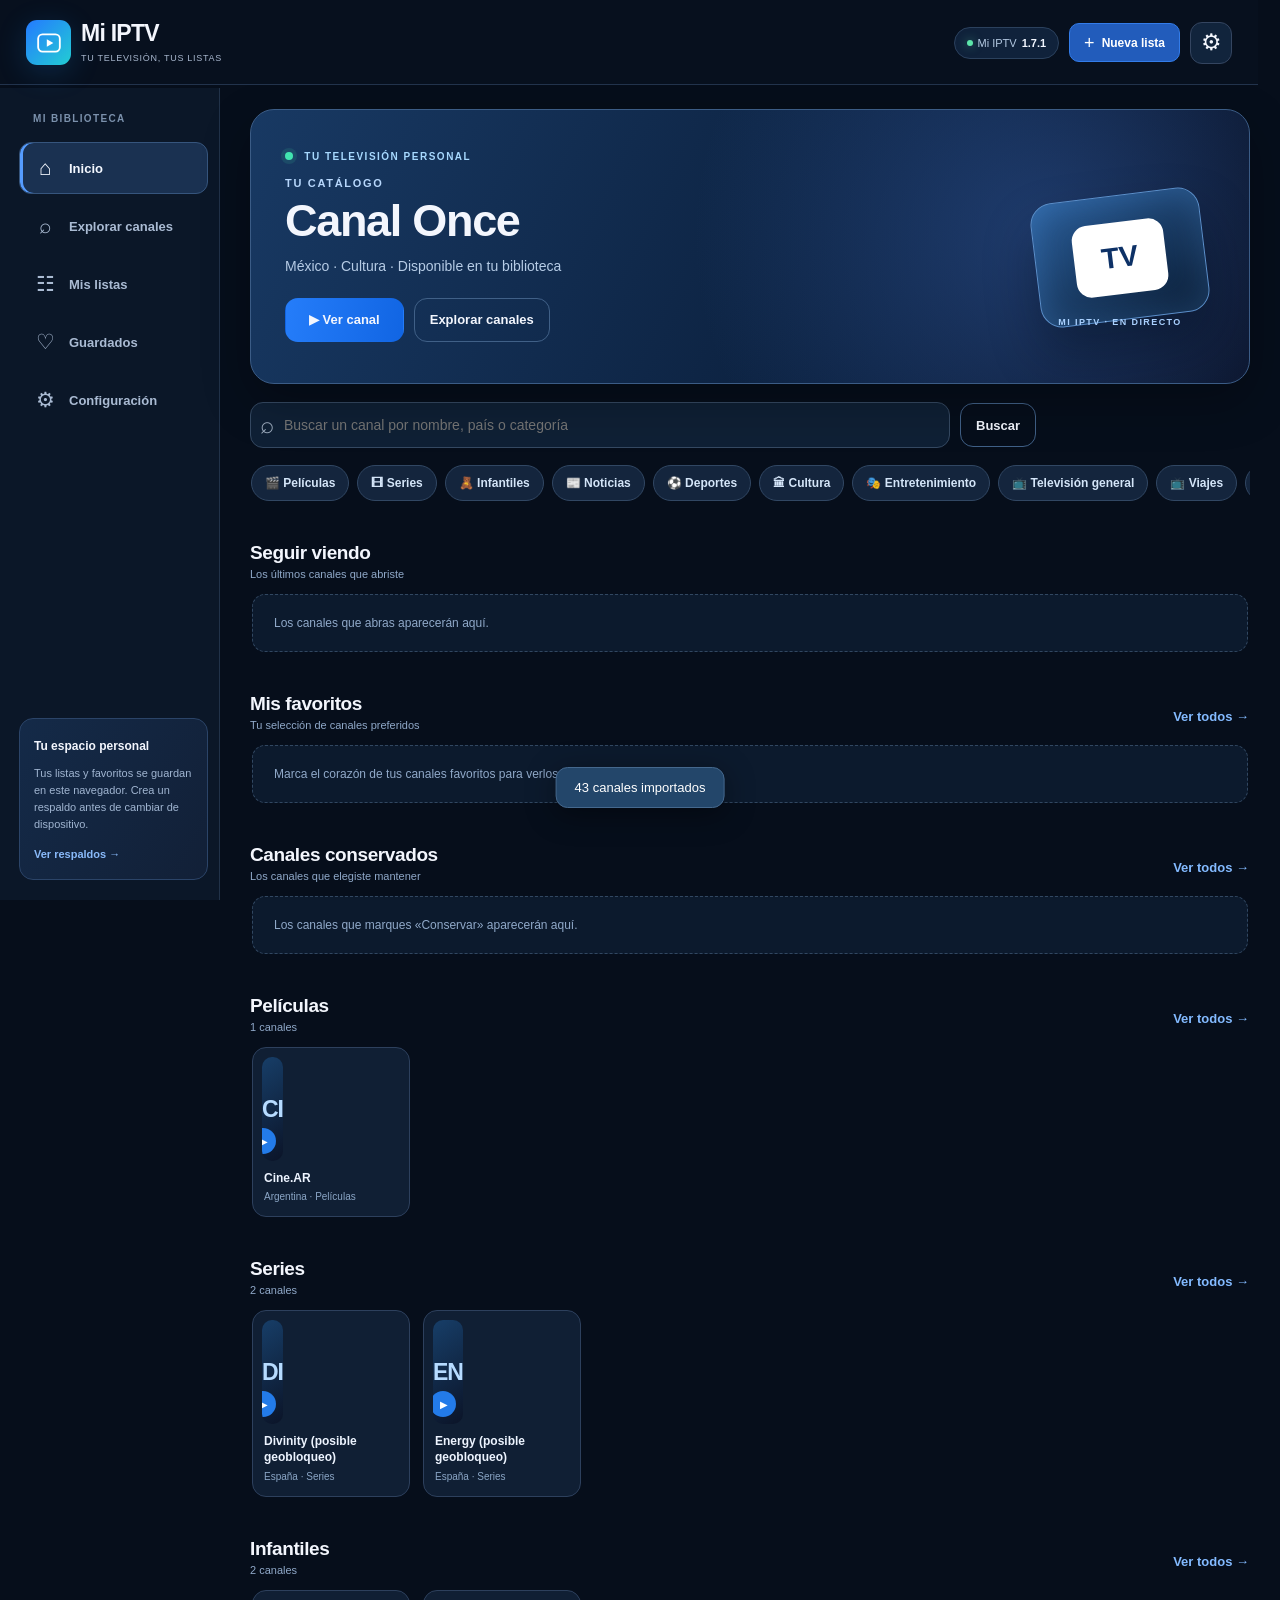
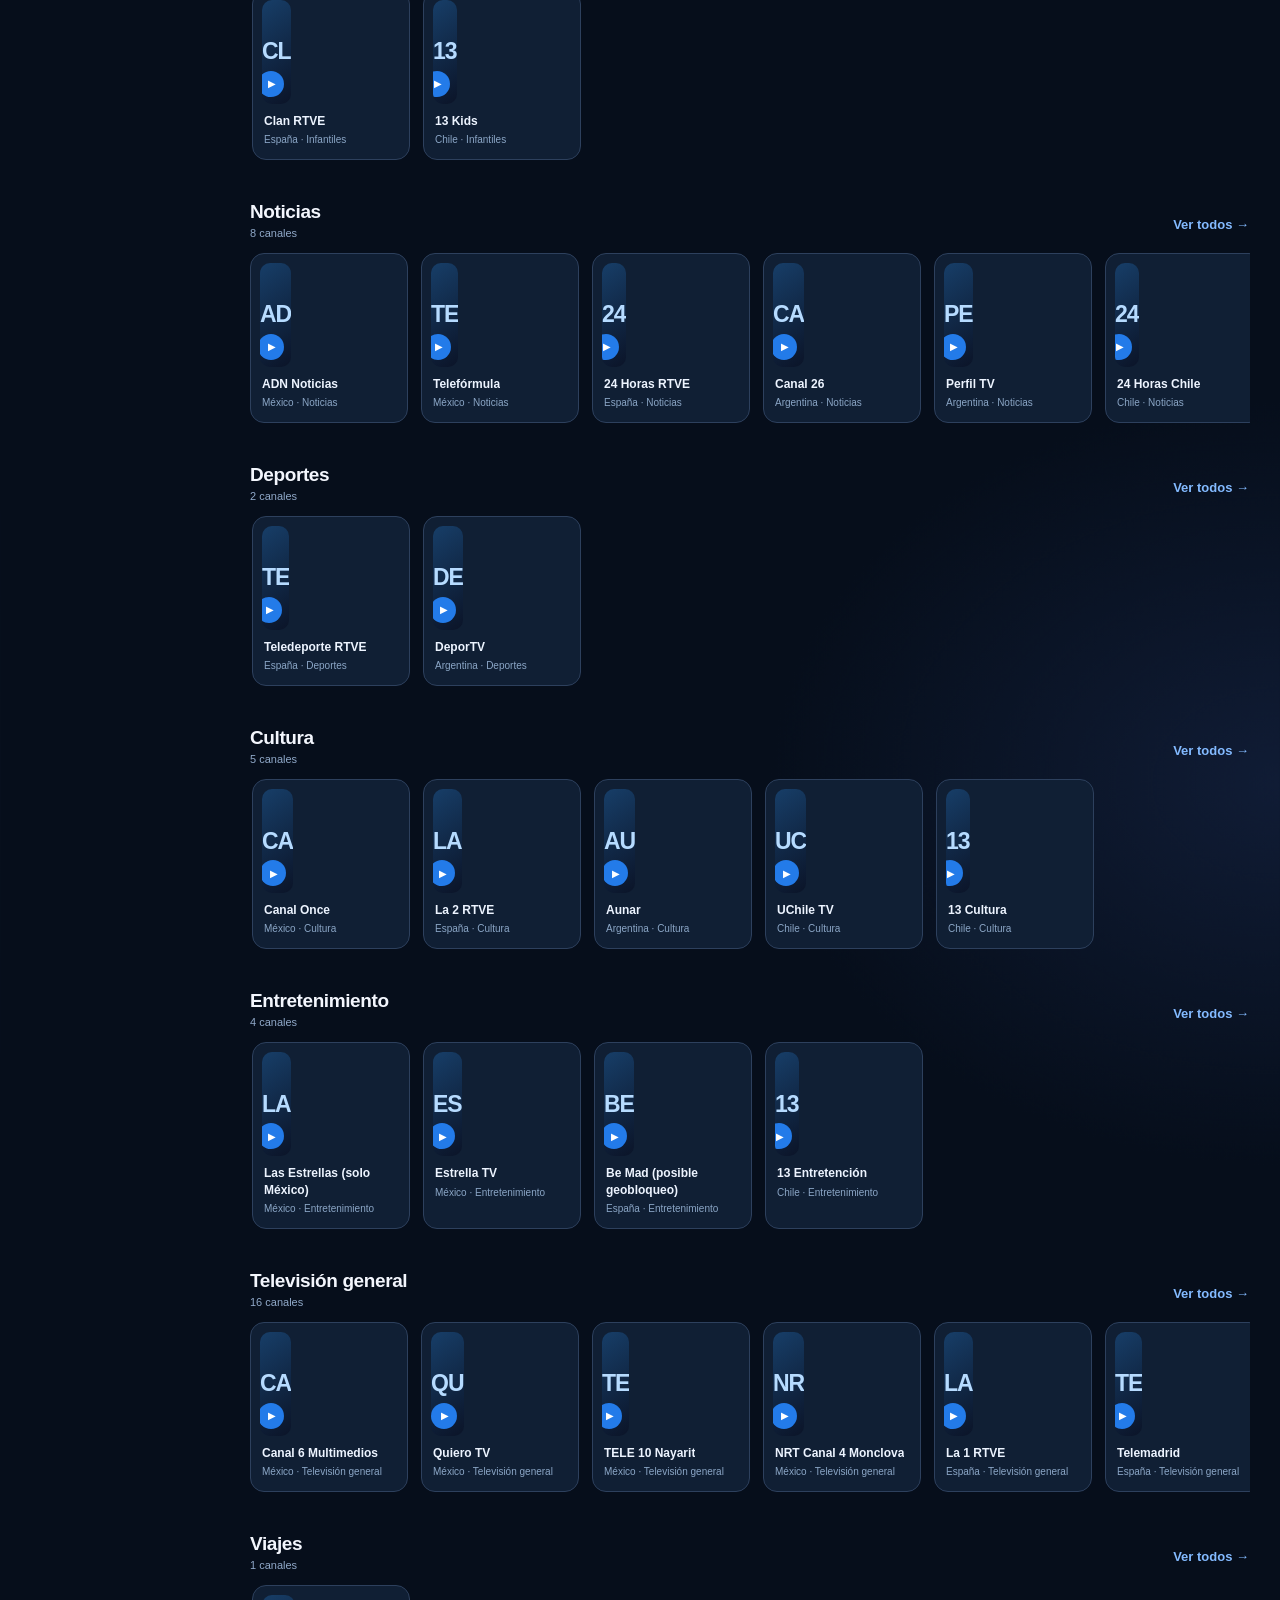
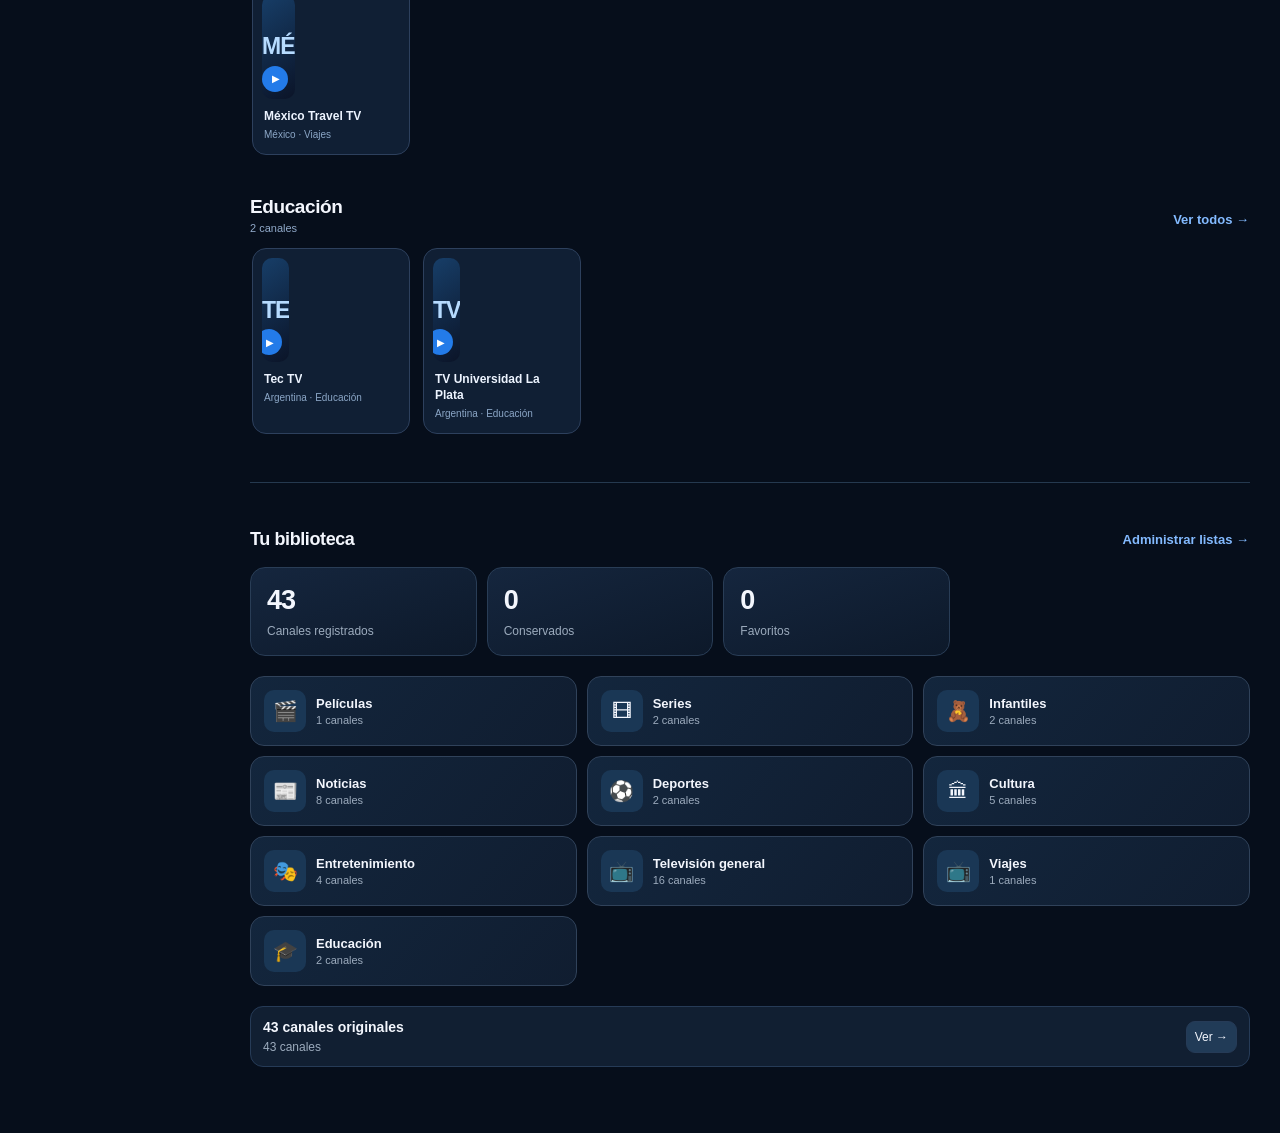
==== commit 46c58e6b: "Add files via upload" ====
--- a/index.html
+++ b/index.html
@@ -11,15 +11,15 @@
   <link rel="apple-touch-icon" href="./icon-192.png">
   <link rel="icon" type="image/png" href="./icon-192.png">
   <link rel="manifest" href="./manifest.webmanifest">
-  <link rel="stylesheet" href="./styles.css?v=1.7">
-  <title>Mi IPTV V1.7 · Guía de programación</title>
+  <link rel="stylesheet" href="./styles.css?v=1.7.1">
+  <title>Mi IPTV V1.7.1 · Guía de programación</title>
 </head>
 <body>
   <div class="shell">
     <header class="topbar">
       <div class="branding"><div class="mark" aria-hidden="true"><svg viewBox="0 0 24 24" width="26" height="26" fill="none"><rect x="2" y="4" width="20" height="16" rx="4" stroke="currentColor" stroke-width="1.7"/><path d="M10 8.5 16 12l-6 3.5Z" fill="currentColor"/></svg></div><div><h1>Mi IPTV</h1><span>Tu televisión, tus listas</span></div></div>
       <div class="header-tools">
-        <span class="version-pill"><span class="version-dot" aria-hidden="true"></span> Mi IPTV <strong>1.7</strong></span>
+        <span class="version-pill"><span class="version-dot" aria-hidden="true"></span> Mi IPTV <strong>1.7.1</strong></span>
         <button class="header-add" data-go="playlists" type="button"><span aria-hidden="true">+</span> Nueva lista</button>
         <button class="iconbtn" id="settingsTop" aria-label="Configuración" title="Configuración">⚙</button>
       </div>
@@ -144,7 +144,7 @@
           <select id="epgPreset" class="epg-select"><option value="mx">México · IPTV-EPG</option><option value="es">España · IPTV-EPG</option><option value="ar">Argentina · IPTV-EPG</option><option value="cl">Chile · IPTV-EPG</option><option value="co">Colombia · IPTV-EPG</option><option value="custom">Dirección XMLTV personalizada</option></select>
           <label class="formlabel" for="epgUrl">URL XMLTV (HTTPS)</label><input type="url" id="epgUrl" class="epg-input" placeholder="https://servidor/guia.xml" inputmode="url">
           <div class="action-row epg-actions"><button type="button" class="btn primary" id="epgLoad">Actualizar guía</button><label class="btn outline epg-file-label" for="epgFile">Importar XMLTV desde Archivos</label><input id="epgFile" type="file" accept=".xml,.xmltv,.gz,.xml.gz,text/xml,application/xml,application/gzip" hidden></div>
-          <p class="helptext">Puedes importar archivos <code>.xml</code> o <code>.xml.gz</code>. Si un servidor bloquea la descarga (CORS), usa «Importar XMLTV desde Archivos». La guía se conserva temporalmente en este navegador; no modifica tus listas ni favoritos.</p>
+          <p class="helptext">Puedes importar archivos <code>.xml</code> o <code>.xml.gz</code>. Si un servidor bloquea la descarga (CORS), usa «Importar XMLTV desde Archivos». La guía se guarda en formato ligero. Al actualizar desde V1.7, tendrás que cargar la EPG una vez; tus canales y favoritos no cambian.</p>
           <p id="epgStatus" class="epg-info" role="status">Aún no hay una guía cargada.</p>
           <p id="epgCoverage" class="helptext">No se han asociado canales.</p>
           <button id="epgClear" type="button" class="smallbtn">Quitar guía cargada</button>
@@ -198,6 +198,6 @@
   </section>
   <div class="toast hidden" role="status" id="toast"></div>
   <script src="./demo.js"></script>
-  <script src="./app.js?v=1.7" defer></script>
+  <script src="./app.js?v=1.7.1" defer></script>
 </body>
 </html>
